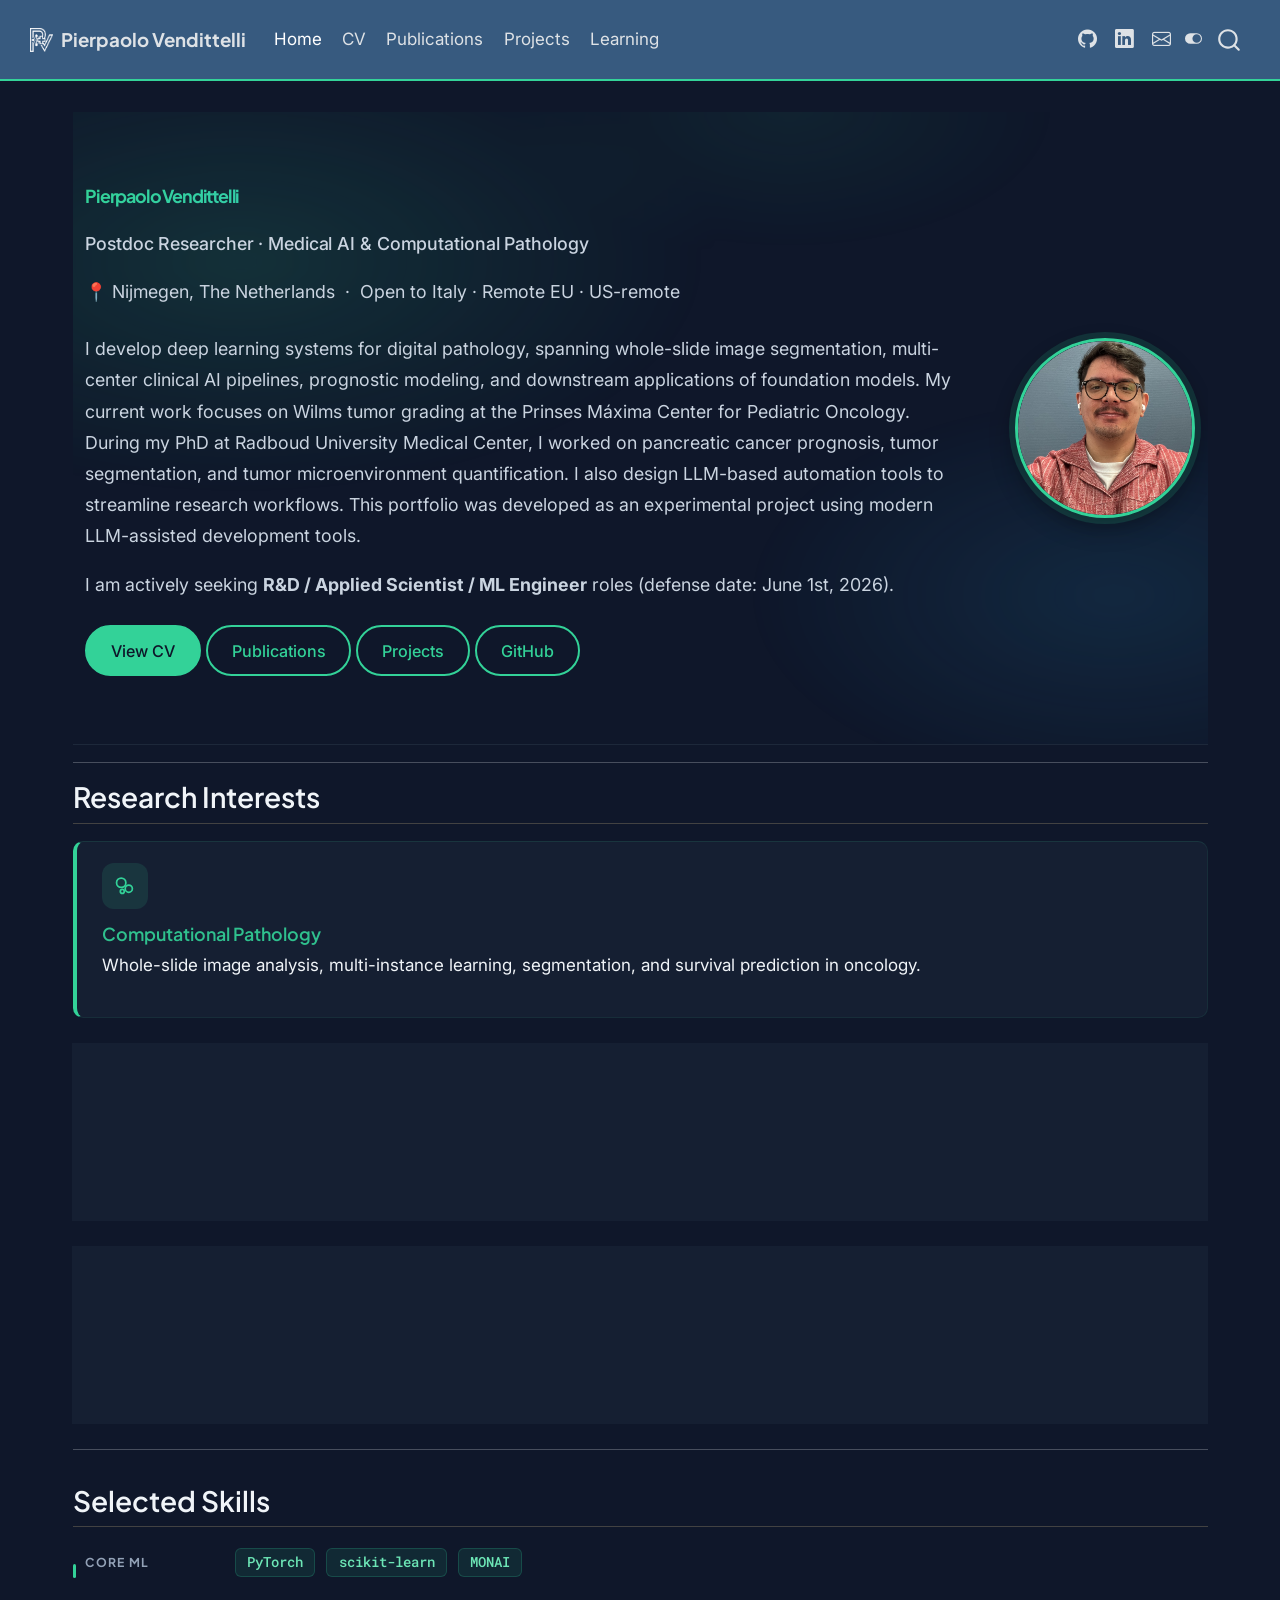
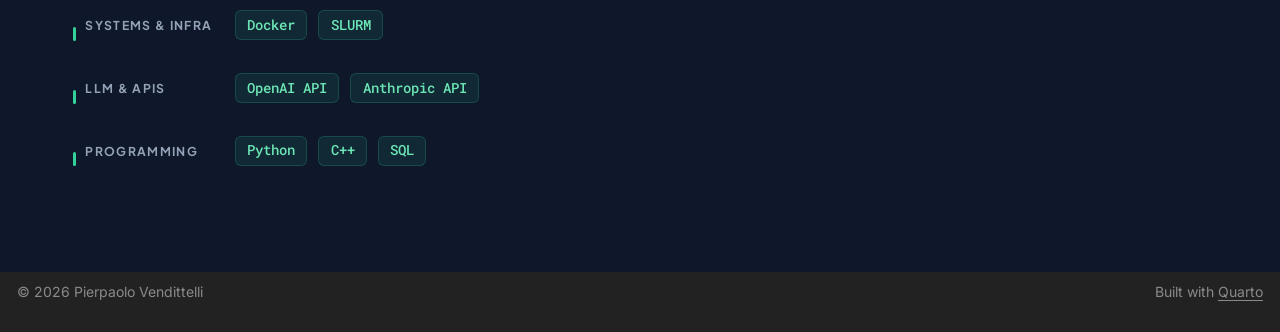
==== index.html @ 82dd366e "Built site for gh-pages" ====
<!DOCTYPE html>
<html xmlns="http://www.w3.org/1999/xhtml" lang="en" xml:lang="en"><head>

<meta charset="utf-8">
<meta name="generator" content="quarto-1.9.37">

<meta name="viewport" content="width=device-width, initial-scale=1.0, user-scalable=yes">

<meta name="description" content="Postdoc researcher developing deep-learning systems for digital pathology — whole-slide image analysis, multi-center clinical AI pipelines, and LLM-based automation for research workflows.">

<title>Pierpaolo Vendittelli</title>
<style>
/* Default styles provided by pandoc.
** See https://pandoc.org/MANUAL.html#variables-for-html for config info.
*/
code{white-space: pre-wrap;}
span.smallcaps{font-variant: small-caps;}
div.columns{display: flex; gap: min(4vw, 1.5em);}
div.column{flex: auto; overflow-x: auto;}
div.hanging-indent{margin-left: 1.5em; text-indent: -1.5em;}
ul.task-list{list-style: none;}
ul.task-list li input[type="checkbox"] {
  width: 0.8em;
  margin: 0 0.8em 0.2em -1em; /* quarto-specific, see https://github.com/quarto-dev/quarto-cli/issues/4556 */ 
  vertical-align: middle;
}
</style>


<script src="site_libs/quarto-nav/quarto-nav.js"></script>
<script src="site_libs/quarto-nav/headroom.min.js"></script>
<script src="site_libs/clipboard/clipboard.min.js"></script>
<script src="site_libs/quarto-search/autocomplete.umd.js"></script>
<script src="site_libs/quarto-search/fuse.min.js"></script>
<script src="site_libs/quarto-search/quarto-search.js"></script>
<meta name="quarto:offset" content="./">
<link href="./assets/logo.png" rel="icon" type="image/png">
<script src="site_libs/quarto-html/quarto.js" type="module"></script>
<script src="site_libs/quarto-html/tabsets/tabsets.js" type="module"></script>
<script src="site_libs/quarto-html/popper.min.js"></script>
<script src="site_libs/quarto-html/tippy.umd.min.js"></script>
<script src="site_libs/quarto-html/anchor.min.js"></script>
<link href="site_libs/quarto-html/tippy.css" rel="stylesheet">
<link href="site_libs/quarto-html/quarto-syntax-highlighting-7f8f88aac4f3542376d5c11b86a4c14d.css" rel="stylesheet" class="quarto-color-scheme" id="quarto-text-highlighting-styles">
<link href="site_libs/quarto-html/quarto-syntax-highlighting-dark-d0ae9245876894da5ac7e18953ecc5cc.css" rel="stylesheet" class="quarto-color-scheme quarto-color-alternate" id="quarto-text-highlighting-styles">
<link href="site_libs/quarto-html/quarto-syntax-highlighting-7f8f88aac4f3542376d5c11b86a4c14d.css" rel="stylesheet" class="quarto-color-scheme-extra" id="quarto-text-highlighting-styles">
<script src="site_libs/bootstrap/bootstrap.min.js"></script>
<link href="site_libs/bootstrap/bootstrap-icons.css" rel="stylesheet">
<link href="site_libs/bootstrap/bootstrap-4897d45d2f75ed4f519693be625836c5.min.css" rel="stylesheet" append-hash="true" class="quarto-color-scheme" id="quarto-bootstrap" data-mode="light">
<link href="site_libs/bootstrap/bootstrap-dark-e6ec55d50a8571276e9da61ff62941ed.min.css" rel="stylesheet" append-hash="true" class="quarto-color-scheme quarto-color-alternate" id="quarto-bootstrap" data-mode="dark">
<link href="site_libs/bootstrap/bootstrap-4897d45d2f75ed4f519693be625836c5.min.css" rel="stylesheet" append-hash="true" class="quarto-color-scheme-extra" id="quarto-bootstrap" data-mode="light">
<script id="quarto-search-options" type="application/json">{
  "location": "navbar",
  "copy-button": false,
  "collapse-after": 3,
  "panel-placement": "end",
  "type": "overlay",
  "limit": 50,
  "keyboard-shortcut": [
    "f",
    "/",
    "s"
  ],
  "show-item-context": false,
  "language": {
    "search-no-results-text": "No results",
    "search-matching-documents-text": "matching documents",
    "search-copy-link-title": "Copy link to search",
    "search-hide-matches-text": "Hide additional matches",
    "search-more-match-text": "more match in this document",
    "search-more-matches-text": "more matches in this document",
    "search-clear-button-title": "Clear",
    "search-text-placeholder": "",
    "search-detached-cancel-button-title": "Cancel",
    "search-submit-button-title": "Submit",
    "search-label": "Search"
  }
}</script>
<script async="" src="https://www.googletagmanager.com/gtag/js?id=G-7EYEDKW974"></script>

<script type="text/javascript">

window.dataLayer = window.dataLayer || [];
function gtag(){dataLayer.push(arguments);}
gtag('js', new Date());
gtag('config', 'G-7EYEDKW974', { 'anonymize_ip': true});
</script>
<style>html{ scroll-behavior: smooth; }</style>
<link rel="preconnect" href="https://fonts.googleapis.com">
<link rel="preconnect" href="https://fonts.gstatic.com" crossorigin="">
<link href="https://fonts.googleapis.com/css2?family=Inter:wght@300;400;500;600&amp;family=Plus+Jakarta+Sans:wght@400;500;600;700&amp;family=Roboto+Mono:wght@400;500&amp;display=swap" rel="stylesheet">
<script>
(function () {
  var stored = localStorage.getItem('quarto-color-scheme');
  if (!stored) {
    localStorage.setItem('quarto-color-scheme', 'alternate');
  }
  if ((stored || 'alternate') === 'alternate') {
    document.documentElement.setAttribute('data-bs-theme', 'dark');
  }
})();
</script>


<link rel="stylesheet" href="styles.css">
</head>

<body class="nav-fixed quarto-light"><script id="quarto-html-before-body" type="application/javascript">
    const toggleBodyColorMode = (bsSheetEl) => {
      const mode = bsSheetEl.getAttribute("data-mode");
      const bodyEl = window.document.querySelector("body");
      if (mode === "dark") {
        bodyEl.classList.add("quarto-dark");
        bodyEl.classList.remove("quarto-light");
      } else {
        bodyEl.classList.add("quarto-light");
        bodyEl.classList.remove("quarto-dark");
      }
    }
    const toggleBodyColorPrimary = () => {
      const bsSheetEl = window.document.querySelector("link#quarto-bootstrap:not([rel=disabled-stylesheet])");
      if (bsSheetEl) {
        toggleBodyColorMode(bsSheetEl);
      }
    }
    const setColorSchemeToggle = (alternate) => {
      const toggles = window.document.querySelectorAll('.quarto-color-scheme-toggle');
      for (let i=0; i < toggles.length; i++) {
        const toggle = toggles[i];
        if (toggle) {
          if (alternate) {
            toggle.classList.add("alternate");
          } else {
            toggle.classList.remove("alternate");
          }
        }
      }
    };
    const toggleColorMode = (alternate) => {
      // Switch the stylesheets
      const primaryStylesheets = window.document.querySelectorAll('link.quarto-color-scheme:not(.quarto-color-alternate)');
      const alternateStylesheets = window.document.querySelectorAll('link.quarto-color-scheme.quarto-color-alternate');
      manageTransitions('#quarto-margin-sidebar .nav-link', false);
      if (alternate) {
        // note: dark is layered on light, we don't disable primary!
        enableStylesheet(alternateStylesheets);
        for (const sheetNode of alternateStylesheets) {
          if (sheetNode.id === "quarto-bootstrap") {
            toggleBodyColorMode(sheetNode);
          }
        }
      } else {
        disableStylesheet(alternateStylesheets);
        enableStylesheet(primaryStylesheets)
        toggleBodyColorPrimary();
      }
      manageTransitions('#quarto-margin-sidebar .nav-link', true);
      // Switch the toggles
      setColorSchemeToggle(alternate)
      // Hack to workaround the fact that safari doesn't
      // properly recolor the scrollbar when toggling (#1455)
      if (navigator.userAgent.indexOf('Safari') > 0 && navigator.userAgent.indexOf('Chrome') == -1) {
        manageTransitions("body", false);
        window.scrollTo(0, 1);
        setTimeout(() => {
          window.scrollTo(0, 0);
          manageTransitions("body", true);
        }, 40);
      }
    }
    const disableStylesheet = (stylesheets) => {
      for (let i=0; i < stylesheets.length; i++) {
        const stylesheet = stylesheets[i];
        stylesheet.rel = 'disabled-stylesheet';
      }
    }
    const enableStylesheet = (stylesheets) => {
      for (let i=0; i < stylesheets.length; i++) {
        const stylesheet = stylesheets[i];
        if(stylesheet.rel !== 'stylesheet') { // for Chrome, which will still FOUC without this check
          stylesheet.rel = 'stylesheet';
        }
      }
    }
    const manageTransitions = (selector, allowTransitions) => {
      const els = window.document.querySelectorAll(selector);
      for (let i=0; i < els.length; i++) {
        const el = els[i];
        if (allowTransitions) {
          el.classList.remove('notransition');
        } else {
          el.classList.add('notransition');
        }
      }
    }
    const isFileUrl = () => {
      return window.location.protocol === 'file:';
    }
    const hasAlternateSentinel = () => {
      let styleSentinel = getColorSchemeSentinel();
      if (styleSentinel !== null) {
        return styleSentinel === "alternate";
      } else {
        return false;
      }
    }
    const setStyleSentinel = (alternate) => {
      const value = alternate ? "alternate" : "default";
      if (!isFileUrl()) {
        window.localStorage.setItem("quarto-color-scheme", value);
      } else {
        localAlternateSentinel = value;
      }
    }
    const getColorSchemeSentinel = () => {
      if (!isFileUrl()) {
        const storageValue = window.localStorage.getItem("quarto-color-scheme");
        return storageValue != null ? storageValue : localAlternateSentinel;
      } else {
        return localAlternateSentinel;
      }
    }
    const toggleGiscusIfUsed = (isAlternate, darkModeDefault) => {
      const baseTheme = document.querySelector('#giscus-base-theme')?.value ?? 'light';
      const alternateTheme = document.querySelector('#giscus-alt-theme')?.value ?? 'dark';
      let newTheme = '';
      if(authorPrefersDark) {
        newTheme = isAlternate ? baseTheme : alternateTheme;
      } else {
        newTheme = isAlternate ? alternateTheme : baseTheme;
      }
      const changeGiscusTheme = () => {
        // From: https://github.com/giscus/giscus/issues/336
        const sendMessage = (message) => {
          const iframe = document.querySelector('iframe.giscus-frame');
          if (!iframe) return;
          iframe.contentWindow.postMessage({ giscus: message }, 'https://giscus.app');
        }
        sendMessage({
          setConfig: {
            theme: newTheme
          }
        });
      }
      const isGiscussLoaded = window.document.querySelector('iframe.giscus-frame') !== null;
      if (isGiscussLoaded) {
        changeGiscusTheme();
      }
    };
    const authorPrefersDark = false;
    const darkModeDefault = authorPrefersDark;
      document.querySelector('link#quarto-text-highlighting-styles.quarto-color-scheme-extra').rel = 'disabled-stylesheet';
      document.querySelector('link#quarto-bootstrap.quarto-color-scheme-extra').rel = 'disabled-stylesheet';
    let localAlternateSentinel = darkModeDefault ? 'alternate' : 'default';
    // Dark / light mode switch
    window.quartoToggleColorScheme = () => {
      // Read the current dark / light value
      let toAlternate = !hasAlternateSentinel();
      toggleColorMode(toAlternate);
      setStyleSentinel(toAlternate);
      toggleGiscusIfUsed(toAlternate, darkModeDefault);
      window.dispatchEvent(new Event('resize'));
    };
    // Switch to dark mode if need be
    if (hasAlternateSentinel()) {
      toggleColorMode(true);
    } else {
      toggleColorMode(false);
    }
  </script>

<div id="quarto-search-results"></div>
  <header id="quarto-header" class="headroom fixed-top">
    <nav class="navbar navbar-expand-lg " data-bs-theme="dark">
      <div class="navbar-container container-fluid">
      <div class="navbar-brand-container mx-auto">
    <a href="./index.html" class="navbar-brand navbar-brand-logo">
    <img src="./assets/logo.png" alt="" class="navbar-logo light-content">
    <img src="./assets/logo.png" alt="" class="navbar-logo dark-content">
    </a>
    <a class="navbar-brand" href="./index.html">
    <span class="navbar-title">Pierpaolo Vendittelli</span>
    </a>
  </div>
            <div id="quarto-search" class="" title="Search"></div>
          <button class="navbar-toggler" type="button" data-bs-toggle="collapse" data-bs-target="#navbarCollapse" aria-controls="navbarCollapse" role="menu" aria-expanded="false" aria-label="Toggle navigation" onclick="if (window.quartoToggleHeadroom) { window.quartoToggleHeadroom(); }">
  <span class="navbar-toggler-icon"></span>
</button>
          <div class="collapse navbar-collapse" id="navbarCollapse">
            <ul class="navbar-nav navbar-nav-scroll me-auto">
  <li class="nav-item">
    <a class="nav-link active" href="./index.html" aria-current="page"> 
<span class="menu-text">Home</span></a>
  </li>  
  <li class="nav-item">
    <a class="nav-link" href="./cv.html"> 
<span class="menu-text">CV</span></a>
  </li>  
  <li class="nav-item">
    <a class="nav-link" href="./publications.html"> 
<span class="menu-text">Publications</span></a>
  </li>  
  <li class="nav-item">
    <a class="nav-link" href="./projects.html"> 
<span class="menu-text">Projects</span></a>
  </li>  
  <li class="nav-item">
    <a class="nav-link" href="./learning.html"> 
<span class="menu-text">Learning</span></a>
  </li>  
</ul>
            <ul class="navbar-nav navbar-nav-scroll ms-auto">
  <li class="nav-item compact">
    <a class="nav-link" href="https://github.com/PierpaoloV"> <i class="bi bi-github" role="img" aria-label="GitHub">
</i> 
<span class="menu-text"></span></a>
  </li>  
  <li class="nav-item compact">
    <a class="nav-link" href="https://www.linkedin.com/in/pierpaolo-vendittelli-66258414a/"> <i class="bi bi-linkedin" role="img" aria-label="LinkedIn">
</i> 
<span class="menu-text"></span></a>
  </li>  
  <li class="nav-item compact">
    <a class="nav-link" href="mailto:pierpaolovendittelli.93@gmail.com"> <i class="bi bi-envelope" role="img" aria-label="Email">
</i> 
<span class="menu-text"></span></a>
  </li>  
</ul>
          </div> <!-- /navcollapse -->
            <div class="quarto-navbar-tools">
  <a href="" class="quarto-color-scheme-toggle quarto-navigation-tool  px-1" onclick="window.quartoToggleColorScheme(); return false;" title="Toggle dark mode"><i class="bi"></i></a>
</div>
      </div> <!-- /container-fluid -->
    </nav>
</header>
<!-- content -->
<div id="quarto-content" class="quarto-container page-columns page-rows-contents page-layout-full page-navbar">
<!-- sidebar -->
<!-- margin-sidebar -->
    
<!-- main -->
<main class="content column-page" id="quarto-document-content"><header id="title-block-header" class="quarto-title-block"></header>





<div class="hero">
<div class="container">
<div class="hero-inner">
<div class="hero-text">
<div class="hero-name">
<p>Pierpaolo Vendittelli</p>
</div>
<div class="subtitle">
<p>Postdoc Researcher · Medical AI &amp; Computational Pathology</p>
</div>
<div class="location">
<p>📍 Nijmegen, The Netherlands &nbsp;·&nbsp; Open to Italy · Remote EU · US-remote</p>
</div>
<p>I develop deep learning systems for digital pathology, spanning whole-slide image segmentation, multi-center clinical AI pipelines, prognostic modeling, and downstream applications of foundation models. My current work focuses on Wilms tumor grading at the Prinses Máxima Center for Pediatric Oncology. During my PhD at Radboud University Medical Center, I worked on pancreatic cancer prognosis, tumor segmentation, and tumor microenvironment quantification. I also design LLM-based automation tools to streamline research workflows. This portfolio was developed as an experimental project using modern LLM-assisted development tools.</p>
<p>I am actively seeking <strong>R&amp;D / Applied Scientist / ML Engineer</strong> roles (defense date: June 1st, 2026).</p>
<div class="cta-buttons">
<p><a class="btn-primary-custom" href="./cv.html">View CV</a> <a class="btn-secondary-custom" href="./publications.html">Publications</a> <a class="btn-secondary-custom" href="./projects.html">Projects</a> <a class="btn-secondary-custom" href="https://github.com/PierpaoloV" target="_blank">GitHub</a></p>
</div>
</div>
<div class="hero-photo">
<p><img src="assets/definitive_profile_picture_circle.png" class="profile-photo img-fluid" alt="Pierpaolo Vendittelli"></p>
</div>
</div>
</div>
</div>
<hr>
<section id="research-interests" class="level2">
<h2 class="anchored" data-anchor-id="research-interests">Research Interests</h2>
<div class="row">
<div class="col-md-4">
<div class="section-card">
<div class="card-icon">
<svg xmlns="http://www.w3.org/2000/svg" viewbox="0 0 24 24" fill="none" stroke="currentColor" stroke-width="1.6" stroke-linecap="round" stroke-linejoin="round" aria-hidden="true">
<circle cx="8.5" cy="9" r="4.3"></circle><circle cx="15.5" cy="14.5" r="3.3"></circle><circle cx="9.5" cy="17" r="1.8"></circle>
</svg>
</div>
<section id="computational-pathology" class="level3">
<h3 class="anchored" data-anchor-id="computational-pathology">Computational Pathology</h3>
<p>Whole-slide image analysis, multi-instance learning, segmentation, and survival prediction in oncology.</p>
</section>
</div>
</div>
<div class="col-md-4">
<div class="section-card">
<div class="card-icon">
<svg xmlns="http://www.w3.org/2000/svg" viewbox="0 0 24 24" fill="none" stroke="currentColor" stroke-width="1.6" stroke-linecap="round" stroke-linejoin="round" aria-hidden="true">
<circle cx="5" cy="6" r="1.9"></circle><circle cx="19" cy="6" r="1.9"></circle><circle cx="12" cy="18" r="1.9"></circle><path d="M7 6 L17 6"></path><path d="M6.5 7.5 L10.7 16.3"></path><path d="M17.5 7.5 L13.3 16.3"></path>
</svg>
</div>
<section id="clinical-ai-systems" class="level3">
<h3 class="anchored" data-anchor-id="clinical-ai-systems">Clinical AI Systems</h3>
<p>End-to-end pipelines for clinical deployment — reproducible, multi-center, interpretable.</p>
</section>
</div>
</div>
<div class="col-md-4">
<div class="section-card">
<div class="card-icon">
<svg xmlns="http://www.w3.org/2000/svg" viewbox="0 0 24 24" fill="none" stroke="currentColor" stroke-width="1.6" stroke-linecap="round" stroke-linejoin="round" aria-hidden="true">
<path d="M12 3 L13.6 9.2 L20 10.5 L13.6 11.8 L12 18 L10.4 11.8 L4 10.5 L10.4 9.2 Z"></path><circle cx="18.5" cy="17.5" r="1" fill="currentColor" stroke="none"></circle><circle cx="5.5" cy="16" r="0.8" fill="currentColor" stroke="none"></circle>
</svg>
</div>
<section id="llm-agents-automation" class="level3">
<h3 class="anchored" data-anchor-id="llm-agents-automation">LLM Agents &amp; Automation</h3>
<p>Production LLM pipelines for research workflows (paper triage, summarisation, scoring).</p>
</section>
</div>
</div>
</div>
<hr>
</section>
<section id="selected-skills" class="level2">
<h2 class="anchored" data-anchor-id="selected-skills">Selected Skills</h2>
<div class="skill-group">
<div class="skill-group-label">
<p>Core ML</p>
</div>
<div class="skill-group-badges">
<p><span class="skill-badge">PyTorch</span> <span class="skill-badge">scikit-learn</span> <span class="skill-badge">MONAI</span></p>
</div>
</div>
<div class="skill-group">
<div class="skill-group-label">
<p>Systems &amp; Infra</p>
</div>
<div class="skill-group-badges">
<p><span class="skill-badge">Docker</span> <span class="skill-badge">SLURM</span></p>
</div>
</div>
<div class="skill-group">
<div class="skill-group-label">
<p>LLM &amp; APIs</p>
</div>
<div class="skill-group-badges">
<p><span class="skill-badge">OpenAI API</span> <span class="skill-badge">Anthropic API</span></p>
</div>
</div>
<div class="skill-group">
<div class="skill-group-label">
<p>Programming</p>
</div>
<div class="skill-group-badges">
<p><span class="skill-badge">Python</span> <span class="skill-badge">C++</span> <span class="skill-badge">SQL</span></p>
</div>
</div>


</section>

</main> <!-- /main -->
<script id="quarto-html-after-body" type="application/javascript">
  window.document.addEventListener("DOMContentLoaded", function (event) {
    // Ensure there is a toggle, if there isn't float one in the top right
    if (window.document.querySelector('.quarto-color-scheme-toggle') === null) {
      const a = window.document.createElement('a');
      a.classList.add('top-right');
      a.classList.add('quarto-color-scheme-toggle');
      a.href = "";
      a.onclick = function() { try { window.quartoToggleColorScheme(); } catch {} return false; };
      const i = window.document.createElement("i");
      i.classList.add('bi');
      a.appendChild(i);
      window.document.body.appendChild(a);
    }
    setColorSchemeToggle(hasAlternateSentinel())
    const icon = "";
    const anchorJS = new window.AnchorJS();
    anchorJS.options = {
      placement: 'right',
      icon: icon
    };
    anchorJS.add('.anchored');
    const isCodeAnnotation = (el) => {
      for (const clz of el.classList) {
        if (clz.startsWith('code-annotation-')) {                     
          return true;
        }
      }
      return false;
    }
    const onCopySuccess = function(e) {
      // button target
      const button = e.trigger;
      // don't keep focus
      button.blur();
      // flash "checked"
      button.classList.add('code-copy-button-checked');
      var currentTitle = button.getAttribute("title");
      button.setAttribute("title", "Copied!");
      let tooltip;
      if (window.bootstrap) {
        button.setAttribute("data-bs-toggle", "tooltip");
        button.setAttribute("data-bs-placement", "left");
        button.setAttribute("data-bs-title", "Copied!");
        tooltip = new bootstrap.Tooltip(button, 
          { trigger: "manual", 
            customClass: "code-copy-button-tooltip",
            offset: [0, -8]});
        tooltip.show();    
      }
      setTimeout(function() {
        if (tooltip) {
          tooltip.hide();
          button.removeAttribute("data-bs-title");
          button.removeAttribute("data-bs-toggle");
          button.removeAttribute("data-bs-placement");
        }
        button.setAttribute("title", currentTitle);
        button.classList.remove('code-copy-button-checked');
      }, 1000);
      // clear code selection
      e.clearSelection();
    }
    const getTextToCopy = function(trigger) {
      const outerScaffold = trigger.parentElement.cloneNode(true);
      const codeEl = outerScaffold.querySelector('code');
      for (const childEl of codeEl.children) {
        if (isCodeAnnotation(childEl)) {
          childEl.remove();
        }
      }
      return codeEl.innerText;
    }
    const clipboard = new window.ClipboardJS('.code-copy-button:not([data-in-quarto-modal])', {
      text: getTextToCopy
    });
    clipboard.on('success', onCopySuccess);
    if (window.document.getElementById('quarto-embedded-source-code-modal')) {
      const clipboardModal = new window.ClipboardJS('.code-copy-button[data-in-quarto-modal]', {
        text: getTextToCopy,
        container: window.document.getElementById('quarto-embedded-source-code-modal')
      });
      clipboardModal.on('success', onCopySuccess);
    }
      var localhostRegex = new RegExp(/^(?:http|https):\/\/localhost\:?[0-9]*\//);
      var mailtoRegex = new RegExp(/^mailto:/);
        var filterRegex = new RegExp("https:\/\/PierpaoloV\.github\.io\/");
      var isInternal = (href) => {
          return filterRegex.test(href) || localhostRegex.test(href) || mailtoRegex.test(href);
      }
      // Inspect non-navigation links and adorn them if external
     var links = window.document.querySelectorAll('a[href]:not(.nav-link):not(.navbar-brand):not(.toc-action):not(.sidebar-link):not(.sidebar-item-toggle):not(.pagination-link):not(.no-external):not([aria-hidden]):not(.dropdown-item):not(.quarto-navigation-tool):not(.about-link)');
      for (var i=0; i<links.length; i++) {
        const link = links[i];
        if (!isInternal(link.href)) {
          // undo the damage that might have been done by quarto-nav.js in the case of
          // links that we want to consider external
          if (link.dataset.originalHref !== undefined) {
            link.href = link.dataset.originalHref;
          }
            // target, if specified
            link.setAttribute("target", "_blank");
            if (link.getAttribute("rel") === null) {
              link.setAttribute("rel", "noopener");
            }
        }
      }
    function tippyHover(el, contentFn, onTriggerFn, onUntriggerFn) {
      const config = {
        allowHTML: true,
        maxWidth: 500,
        delay: 100,
        arrow: false,
        appendTo: function(el) {
            return el.parentElement;
        },
        interactive: true,
        interactiveBorder: 10,
        theme: 'quarto',
        placement: 'bottom-start',
      };
      if (contentFn) {
        config.content = contentFn;
      }
      if (onTriggerFn) {
        config.onTrigger = onTriggerFn;
      }
      if (onUntriggerFn) {
        config.onUntrigger = onUntriggerFn;
      }
      window.tippy(el, config); 
    }
    const noterefs = window.document.querySelectorAll('a[role="doc-noteref"]');
    for (var i=0; i<noterefs.length; i++) {
      const ref = noterefs[i];
      tippyHover(ref, function() {
        // use id or data attribute instead here
        let href = ref.getAttribute('data-footnote-href') || ref.getAttribute('href');
        try { href = new URL(href).hash; } catch {}
        const id = href.replace(/^#\/?/, "");
        const note = window.document.getElementById(id);
        if (note) {
          return note.innerHTML;
        } else {
          return "";
        }
      });
    }
    const xrefs = window.document.querySelectorAll('a.quarto-xref');
    const processXRef = (id, note) => {
      // Strip column container classes
      const stripColumnClz = (el) => {
        el.classList.remove("page-full", "page-columns");
        if (el.children) {
          for (const child of el.children) {
            stripColumnClz(child);
          }
        }
      }
      stripColumnClz(note)
      if (id === null || id.startsWith('sec-')) {
        // Special case sections, only their first couple elements
        const container = document.createElement("div");
        if (note.children && note.children.length > 2) {
          container.appendChild(note.children[0].cloneNode(true));
          for (let i = 1; i < note.children.length; i++) {
            const child = note.children[i];
            if (child.tagName === "P" && child.innerText === "") {
              continue;
            } else {
              container.appendChild(child.cloneNode(true));
              break;
            }
          }
          if (window.Quarto?.typesetMath) {
            window.Quarto.typesetMath(container);
          }
          return container.innerHTML
        } else {
          if (window.Quarto?.typesetMath) {
            window.Quarto.typesetMath(note);
          }
          return note.innerHTML;
        }
      } else {
        // Remove any anchor links if they are present
        const anchorLink = note.querySelector('a.anchorjs-link');
        if (anchorLink) {
          anchorLink.remove();
        }
        if (window.Quarto?.typesetMath) {
          window.Quarto.typesetMath(note);
        }
        if (note.classList.contains("callout")) {
          return note.outerHTML;
        } else {
          return note.innerHTML;
        }
      }
    }
    for (var i=0; i<xrefs.length; i++) {
      const xref = xrefs[i];
      tippyHover(xref, undefined, function(instance) {
        instance.disable();
        let url = xref.getAttribute('href');
        let hash = undefined; 
        if (url.startsWith('#')) {
          hash = url;
        } else {
          try { hash = new URL(url).hash; } catch {}
        }
        if (hash) {
          const id = hash.replace(/^#\/?/, "");
          const note = window.document.getElementById(id);
          if (note !== null) {
            try {
              const html = processXRef(id, note.cloneNode(true));
              instance.setContent(html);
            } finally {
              instance.enable();
              instance.show();
            }
          } else {
            // See if we can fetch this
            fetch(url.split('#')[0])
            .then(res => res.text())
            .then(html => {
              const parser = new DOMParser();
              const htmlDoc = parser.parseFromString(html, "text/html");
              const note = htmlDoc.getElementById(id);
              if (note !== null) {
                const html = processXRef(id, note);
                instance.setContent(html);
              } 
            }).finally(() => {
              instance.enable();
              instance.show();
            });
          }
        } else {
          // See if we can fetch a full url (with no hash to target)
          // This is a special case and we should probably do some content thinning / targeting
          fetch(url)
          .then(res => res.text())
          .then(html => {
            const parser = new DOMParser();
            const htmlDoc = parser.parseFromString(html, "text/html");
            const note = htmlDoc.querySelector('main.content');
            if (note !== null) {
              // This should only happen for chapter cross references
              // (since there is no id in the URL)
              // remove the first header
              if (note.children.length > 0 && note.children[0].tagName === "HEADER") {
                note.children[0].remove();
              }
              const html = processXRef(null, note);
              instance.setContent(html);
            } 
          }).finally(() => {
            instance.enable();
            instance.show();
          });
        }
      }, function(instance) {
      });
    }
        let selectedAnnoteEl;
        const selectorForAnnotation = ( cell, annotation) => {
          let cellAttr = 'data-code-cell="' + cell + '"';
          let lineAttr = 'data-code-annotation="' +  annotation + '"';
          const selector = 'span[' + cellAttr + '][' + lineAttr + ']';
          return selector;
        }
        const selectCodeLines = (annoteEl) => {
          const doc = window.document;
          const targetCell = annoteEl.getAttribute("data-target-cell");
          const targetAnnotation = annoteEl.getAttribute("data-target-annotation");
          const annoteSpan = window.document.querySelector(selectorForAnnotation(targetCell, targetAnnotation));
          const lines = annoteSpan.getAttribute("data-code-lines").split(",");
          const lineIds = lines.map((line) => {
            return targetCell + "-" + line;
          })
          let top = null;
          let height = null;
          let parent = null;
          if (lineIds.length > 0) {
              //compute the position of the single el (top and bottom and make a div)
              const el = window.document.getElementById(lineIds[0]);
              top = el.offsetTop;
              height = el.offsetHeight;
              parent = el.parentElement.parentElement;
            if (lineIds.length > 1) {
              const lastEl = window.document.getElementById(lineIds[lineIds.length - 1]);
              const bottom = lastEl.offsetTop + lastEl.offsetHeight;
              height = bottom - top;
            }
            if (top !== null && height !== null && parent !== null) {
              // cook up a div (if necessary) and position it 
              let div = window.document.getElementById("code-annotation-line-highlight");
              if (div === null) {
                div = window.document.createElement("div");
                div.setAttribute("id", "code-annotation-line-highlight");
                div.style.position = 'absolute';
                parent.appendChild(div);
              }
              div.style.top = top - 2 + "px";
              div.style.height = height + 4 + "px";
              div.style.left = 0;
              let gutterDiv = window.document.getElementById("code-annotation-line-highlight-gutter");
              if (gutterDiv === null) {
                gutterDiv = window.document.createElement("div");
                gutterDiv.setAttribute("id", "code-annotation-line-highlight-gutter");
                gutterDiv.style.position = 'absolute';
                const codeCell = window.document.getElementById(targetCell);
                const gutter = codeCell.querySelector('.code-annotation-gutter');
                gutter.appendChild(gutterDiv);
              }
              gutterDiv.style.top = top - 2 + "px";
              gutterDiv.style.height = height + 4 + "px";
            }
            selectedAnnoteEl = annoteEl;
          }
        };
        const unselectCodeLines = () => {
          const elementsIds = ["code-annotation-line-highlight", "code-annotation-line-highlight-gutter"];
          elementsIds.forEach((elId) => {
            const div = window.document.getElementById(elId);
            if (div) {
              div.remove();
            }
          });
          selectedAnnoteEl = undefined;
        };
          // Handle positioning of the toggle
      window.addEventListener(
        "resize",
        throttle(() => {
          elRect = undefined;
          if (selectedAnnoteEl) {
            selectCodeLines(selectedAnnoteEl);
          }
        }, 10)
      );
      function throttle(fn, ms) {
      let throttle = false;
      let timer;
        return (...args) => {
          if(!throttle) { // first call gets through
              fn.apply(this, args);
              throttle = true;
          } else { // all the others get throttled
              if(timer) clearTimeout(timer); // cancel #2
              timer = setTimeout(() => {
                fn.apply(this, args);
                timer = throttle = false;
              }, ms);
          }
        };
      }
        // Attach click handler to the DT
        const annoteDls = window.document.querySelectorAll('dt[data-target-cell]');
        for (const annoteDlNode of annoteDls) {
          annoteDlNode.addEventListener('click', (event) => {
            const clickedEl = event.target;
            if (clickedEl !== selectedAnnoteEl) {
              unselectCodeLines();
              const activeEl = window.document.querySelector('dt[data-target-cell].code-annotation-active');
              if (activeEl) {
                activeEl.classList.remove('code-annotation-active');
              }
              selectCodeLines(clickedEl);
              clickedEl.classList.add('code-annotation-active');
            } else {
              // Unselect the line
              unselectCodeLines();
              clickedEl.classList.remove('code-annotation-active');
            }
          });
        }
    const findCites = (el) => {
      const parentEl = el.parentElement;
      if (parentEl) {
        const cites = parentEl.dataset.cites;
        if (cites) {
          return {
            el,
            cites: cites.split(' ')
          };
        } else {
          return findCites(el.parentElement)
        }
      } else {
        return undefined;
      }
    };
    var bibliorefs = window.document.querySelectorAll('a[role="doc-biblioref"]');
    for (var i=0; i<bibliorefs.length; i++) {
      const ref = bibliorefs[i];
      const citeInfo = findCites(ref);
      if (citeInfo) {
        tippyHover(citeInfo.el, function() {
          var popup = window.document.createElement('div');
          citeInfo.cites.forEach(function(cite) {
            var citeDiv = window.document.createElement('div');
            citeDiv.classList.add('hanging-indent');
            citeDiv.classList.add('csl-entry');
            var biblioDiv = window.document.getElementById('ref-' + cite);
            if (biblioDiv) {
              citeDiv.innerHTML = biblioDiv.innerHTML;
            }
            popup.appendChild(citeDiv);
          });
          return popup.innerHTML;
        });
      }
    }
  });
  </script>
</div> <!-- /content -->
<footer class="footer">
  <div class="nav-footer">
    <div class="nav-footer-left">
<p>© 2026 Pierpaolo Vendittelli</p>
</div>   
    <div class="nav-footer-center">
      &nbsp;
    </div>
    <div class="nav-footer-right">
<p>Built with <a href="https://quarto.org">Quarto</a></p>
</div>
  </div>
</footer>




<script src="site_libs/quarto-html/zenscroll-min.js"></script>
</body></html>
---- site_libs/quarto-html/tippy.css ----
.tippy-box[data-animation=fade][data-state=hidden]{opacity:0}[data-tippy-root]{max-width:calc(100vw - 10px)}.tippy-box{position:relative;background-color:#333;color:#fff;border-radius:4px;font-size:14px;line-height:1.4;white-space:normal;outline:0;transition-property:transform,visibility,opacity}.tippy-box[data-placement^=top]>.tippy-arrow{bottom:0}.tippy-box[data-placement^=top]>.tippy-arrow:before{bottom:-7px;left:0;border-width:8px 8px 0;border-top-color:initial;transform-origin:center top}.tippy-box[data-placement^=bottom]>.tippy-arrow{top:0}.tippy-box[data-placement^=bottom]>.tippy-arrow:before{top:-7px;left:0;border-width:0 8px 8px;border-bottom-color:initial;transform-origin:center bottom}.tippy-box[data-placement^=left]>.tippy-arrow{right:0}.tippy-box[data-placement^=left]>.tippy-arrow:before{border-width:8px 0 8px 8px;border-left-color:initial;right:-7px;transform-origin:center left}.tippy-box[data-placement^=right]>.tippy-arrow{left:0}.tippy-box[data-placement^=right]>.tippy-arrow:before{left:-7px;border-width:8px 8px 8px 0;border-right-color:initial;transform-origin:center right}.tippy-box[data-inertia][data-state=visible]{transition-timing-function:cubic-bezier(.54,1.5,.38,1.11)}.tippy-arrow{width:16px;height:16px;color:#333}.tippy-arrow:before{content:"";position:absolute;border-color:transparent;border-style:solid}.tippy-content{position:relative;padding:5px 9px;z-index:1}
---- site_libs/quarto-html/quarto-syntax-highlighting-7f8f88aac4f3542376d5c11b86a4c14d.css ----
/* quarto syntax highlight colors */
:root {
  --quarto-hl-ot-color: #003B4F;
  --quarto-hl-at-color: #657422;
  --quarto-hl-ss-color: #20794D;
  --quarto-hl-an-color: #5E5E5E;
  --quarto-hl-fu-color: #4758AB;
  --quarto-hl-st-color: #20794D;
  --quarto-hl-cf-color: #003B4F;
  --quarto-hl-op-color: #5E5E5E;
  --quarto-hl-er-color: #AD0000;
  --quarto-hl-bn-color: #AD0000;
  --quarto-hl-al-color: #AD0000;
  --quarto-hl-va-color: #111111;
  --quarto-hl-bu-color: inherit;
  --quarto-hl-ex-color: inherit;
  --quarto-hl-pp-color: #AD0000;
  --quarto-hl-in-color: #5E5E5E;
  --quarto-hl-vs-color: #20794D;
  --quarto-hl-wa-color: #5E5E5E;
  --quarto-hl-do-color: #5E5E5E;
  --quarto-hl-im-color: #00769E;
  --quarto-hl-ch-color: #20794D;
  --quarto-hl-dt-color: #AD0000;
  --quarto-hl-fl-color: #AD0000;
  --quarto-hl-co-color: #5E5E5E;
  --quarto-hl-cv-color: #5E5E5E;
  --quarto-hl-cn-color: #8f5902;
  --quarto-hl-sc-color: #5E5E5E;
  --quarto-hl-dv-color: #AD0000;
  --quarto-hl-kw-color: #003B4F;
}

/* other quarto variables */
:root {
  --quarto-font-monospace: SFMono-Regular, Menlo, Monaco, Consolas, "Liberation Mono", "Courier New", monospace;
}

/* syntax highlight based on Pandoc's rules */
pre > code.sourceCode > span {
  color: #003B4F;
}

code.sourceCode > span {
  color: #003B4F;
}

div.sourceCode,
div.sourceCode pre.sourceCode {
  color: #003B4F;
}

/* Normal */
code span {
  color: #003B4F;
}

/* Alert */
code span.al {
  color: #AD0000;
  font-style: inherit;
}

/* Annotation */
code span.an {
  color: #5E5E5E;
  font-style: inherit;
}

/* Attribute */
code span.at {
  color: #657422;
  font-style: inherit;
}

/* BaseN */
code span.bn {
  color: #AD0000;
  font-style: inherit;
}

/* BuiltIn */
code span.bu {
  font-style: inherit;
}

/* ControlFlow */
code span.cf {
  color: #003B4F;
  font-weight: bold;
  font-style: inherit;
}

/* Char */
code span.ch {
  color: #20794D;
  font-style: inherit;
}

/* Constant */
code span.cn {
  color: #8f5902;
  font-style: inherit;
}

/* Comment */
code span.co {
  color: #5E5E5E;
  font-style: inherit;
}

/* CommentVar */
code span.cv {
  color: #5E5E5E;
  font-style: italic;
}

/* Documentation */
code span.do {
  color: #5E5E5E;
  font-style: italic;
}

/* DataType */
code span.dt {
  color: #AD0000;
  font-style: inherit;
}

/* DecVal */
code span.dv {
  color: #AD0000;
  font-style: inherit;
}

/* Error */
code span.er {
  color: #AD0000;
  font-style: inherit;
}

/* Extension */
code span.ex {
  font-style: inherit;
}

/* Float */
code span.fl {
  color: #AD0000;
  font-style: inherit;
}

/* Function */
code span.fu {
  color: #4758AB;
  font-style: inherit;
}

/* Import */
code span.im {
  color: #00769E;
  font-style: inherit;
}

/* Information */
code span.in {
  color: #5E5E5E;
  font-style: inherit;
}

/* Keyword */
code span.kw {
  color: #003B4F;
  font-weight: bold;
  font-style: inherit;
}

/* Operator */
code span.op {
  color: #5E5E5E;
  font-style: inherit;
}

/* Other */
code span.ot {
  color: #003B4F;
  font-style: inherit;
}

/* Preprocessor */
code span.pp {
  color: #AD0000;
  font-style: inherit;
}

/* SpecialChar */
code span.sc {
  color: #5E5E5E;
  font-style: inherit;
}

/* SpecialString */
code span.ss {
  color: #20794D;
  font-style: inherit;
}

/* String */
code span.st {
  color: #20794D;
  font-style: inherit;
}

/* Variable */
code span.va {
  color: #111111;
  font-style: inherit;
}

/* VerbatimString */
code span.vs {
  color: #20794D;
  font-style: inherit;
}

/* Warning */
code span.wa {
  color: #5E5E5E;
  font-style: italic;
}

.prevent-inlining {
  content: "</";
}

/*# sourceMappingURL=789ad8cd35626ba772517505b42a116e.css.map */
---- site_libs/quarto-html/quarto-syntax-highlighting-dark-d0ae9245876894da5ac7e18953ecc5cc.css ----
/* quarto syntax highlight colors */
:root {
  --quarto-hl-al-color: #f07178;
  --quarto-hl-an-color: #d4d0ab;
  --quarto-hl-at-color: #00e0e0;
  --quarto-hl-bn-color: #d4d0ab;
  --quarto-hl-bu-color: #abe338;
  --quarto-hl-ch-color: #abe338;
  --quarto-hl-co-color: #f8f8f2;
  --quarto-hl-cv-color: #ffd700;
  --quarto-hl-cn-color: #ffd700;
  --quarto-hl-cf-color: #ffa07a;
  --quarto-hl-dt-color: #ffa07a;
  --quarto-hl-dv-color: #d4d0ab;
  --quarto-hl-do-color: #f8f8f2;
  --quarto-hl-er-color: #f07178;
  --quarto-hl-ex-color: #00e0e0;
  --quarto-hl-fl-color: #d4d0ab;
  --quarto-hl-fu-color: #ffa07a;
  --quarto-hl-im-color: #abe338;
  --quarto-hl-in-color: #d4d0ab;
  --quarto-hl-kw-color: #ffa07a;
  --quarto-hl-op-color: #ffa07a;
  --quarto-hl-ot-color: #00e0e0;
  --quarto-hl-pp-color: #dcc6e0;
  --quarto-hl-re-color: #00e0e0;
  --quarto-hl-sc-color: #abe338;
  --quarto-hl-ss-color: #abe338;
  --quarto-hl-st-color: #abe338;
  --quarto-hl-va-color: #00e0e0;
  --quarto-hl-vs-color: #abe338;
  --quarto-hl-wa-color: #dcc6e0;
}

/* other quarto variables */
:root {
  --quarto-font-monospace: SFMono-Regular, Menlo, Monaco, Consolas, "Liberation Mono", "Courier New", monospace;
}

/* syntax highlight based on Pandoc's rules */
pre > code.sourceCode > span {
  color: #f8f8f2;
}

code.sourceCode > span {
  color: #f8f8f2;
}

div.sourceCode,
div.sourceCode pre.sourceCode {
  color: #f8f8f2;
}

/* Normal */
code span {
  color: #f8f8f2;
}

/* Alert */
code span.al {
  color: #f07178;
}

/* Annotation */
code span.an {
  color: #d4d0ab;
}

/* Attribute */
code span.at {
  color: #00e0e0;
}

/* BaseN */
code span.bn {
  color: #d4d0ab;
}

/* BuiltIn */
code span.bu {
  color: #abe338;
}

/* ControlFlow */
code span.cf {
  font-weight: bold;
  color: #ffa07a;
}

/* Char */
code span.ch {
  color: #abe338;
}

/* Constant */
code span.cn {
  color: #ffd700;
}

/* Comment */
code span.co {
  font-style: italic;
  color: #f8f8f2;
}

/* CommentVar */
code span.cv {
  color: #ffd700;
}

/* Documentation */
code span.do {
  color: #f8f8f2;
}

/* DataType */
code span.dt {
  color: #ffa07a;
}

/* DecVal */
code span.dv {
  color: #d4d0ab;
}

/* Error */
code span.er {
  color: #f07178;
  text-decoration: underline;
}

/* Extension */
code span.ex {
  font-weight: bold;
  color: #00e0e0;
}

/* Float */
code span.fl {
  color: #d4d0ab;
}

/* Function */
code span.fu {
  color: #ffa07a;
}

/* Import */
code span.im {
  color: #abe338;
}

/* Information */
code span.in {
  color: #d4d0ab;
}

/* Keyword */
code span.kw {
  font-weight: bold;
  color: #ffa07a;
}

/* Operator */
code span.op {
  color: #ffa07a;
}

/* Other */
code span.ot {
  color: #00e0e0;
}

/* Preprocessor */
code span.pp {
  color: #dcc6e0;
}

/* RegionMarker */
code span.re {
  background-color: #f8f8f2;
  color: #00e0e0;
}

/* SpecialChar */
code span.sc {
  color: #abe338;
}

/* SpecialString */
code span.ss {
  color: #abe338;
}

/* String */
code span.st {
  color: #abe338;
}

/* Variable */
code span.va {
  color: #00e0e0;
}

/* VerbatimString */
code span.vs {
  color: #abe338;
}

/* Warning */
code span.wa {
  color: #dcc6e0;
}

.prevent-inlining {
  content: "</";
}

/*# sourceMappingURL=e2dac9153eaf3c552d5043f9565d03d7.css.map */
---- site_libs/quarto-html/quarto-syntax-highlighting-7f8f88aac4f3542376d5c11b86a4c14d.css ----
/* quarto syntax highlight colors */
:root {
  --quarto-hl-ot-color: #003B4F;
  --quarto-hl-at-color: #657422;
  --quarto-hl-ss-color: #20794D;
  --quarto-hl-an-color: #5E5E5E;
  --quarto-hl-fu-color: #4758AB;
  --quarto-hl-st-color: #20794D;
  --quarto-hl-cf-color: #003B4F;
  --quarto-hl-op-color: #5E5E5E;
  --quarto-hl-er-color: #AD0000;
  --quarto-hl-bn-color: #AD0000;
  --quarto-hl-al-color: #AD0000;
  --quarto-hl-va-color: #111111;
  --quarto-hl-bu-color: inherit;
  --quarto-hl-ex-color: inherit;
  --quarto-hl-pp-color: #AD0000;
  --quarto-hl-in-color: #5E5E5E;
  --quarto-hl-vs-color: #20794D;
  --quarto-hl-wa-color: #5E5E5E;
  --quarto-hl-do-color: #5E5E5E;
  --quarto-hl-im-color: #00769E;
  --quarto-hl-ch-color: #20794D;
  --quarto-hl-dt-color: #AD0000;
  --quarto-hl-fl-color: #AD0000;
  --quarto-hl-co-color: #5E5E5E;
  --quarto-hl-cv-color: #5E5E5E;
  --quarto-hl-cn-color: #8f5902;
  --quarto-hl-sc-color: #5E5E5E;
  --quarto-hl-dv-color: #AD0000;
  --quarto-hl-kw-color: #003B4F;
}

/* other quarto variables */
:root {
  --quarto-font-monospace: SFMono-Regular, Menlo, Monaco, Consolas, "Liberation Mono", "Courier New", monospace;
}

/* syntax highlight based on Pandoc's rules */
pre > code.sourceCode > span {
  color: #003B4F;
}

code.sourceCode > span {
  color: #003B4F;
}

div.sourceCode,
div.sourceCode pre.sourceCode {
  color: #003B4F;
}

/* Normal */
code span {
  color: #003B4F;
}

/* Alert */
code span.al {
  color: #AD0000;
  font-style: inherit;
}

/* Annotation */
code span.an {
  color: #5E5E5E;
  font-style: inherit;
}

/* Attribute */
code span.at {
  color: #657422;
  font-style: inherit;
}

/* BaseN */
code span.bn {
  color: #AD0000;
  font-style: inherit;
}

/* BuiltIn */
code span.bu {
  font-style: inherit;
}

/* ControlFlow */
code span.cf {
  color: #003B4F;
  font-weight: bold;
  font-style: inherit;
}

/* Char */
code span.ch {
  color: #20794D;
  font-style: inherit;
}

/* Constant */
code span.cn {
  color: #8f5902;
  font-style: inherit;
}

/* Comment */
code span.co {
  color: #5E5E5E;
  font-style: inherit;
}

/* CommentVar */
code span.cv {
  color: #5E5E5E;
  font-style: italic;
}

/* Documentation */
code span.do {
  color: #5E5E5E;
  font-style: italic;
}

/* DataType */
code span.dt {
  color: #AD0000;
  font-style: inherit;
}

/* DecVal */
code span.dv {
  color: #AD0000;
  font-style: inherit;
}

/* Error */
code span.er {
  color: #AD0000;
  font-style: inherit;
}

/* Extension */
code span.ex {
  font-style: inherit;
}

/* Float */
code span.fl {
  color: #AD0000;
  font-style: inherit;
}

/* Function */
code span.fu {
  color: #4758AB;
  font-style: inherit;
}

/* Import */
code span.im {
  color: #00769E;
  font-style: inherit;
}

/* Information */
code span.in {
  color: #5E5E5E;
  font-style: inherit;
}

/* Keyword */
code span.kw {
  color: #003B4F;
  font-weight: bold;
  font-style: inherit;
}

/* Operator */
code span.op {
  color: #5E5E5E;
  font-style: inherit;
}

/* Other */
code span.ot {
  color: #003B4F;
  font-style: inherit;
}

/* Preprocessor */
code span.pp {
  color: #AD0000;
  font-style: inherit;
}

/* SpecialChar */
code span.sc {
  color: #5E5E5E;
  font-style: inherit;
}

/* SpecialString */
code span.ss {
  color: #20794D;
  font-style: inherit;
}

/* String */
code span.st {
  color: #20794D;
  font-style: inherit;
}

/* Variable */
code span.va {
  color: #111111;
  font-style: inherit;
}

/* VerbatimString */
code span.vs {
  color: #20794D;
  font-style: inherit;
}

/* Warning */
code span.wa {
  color: #5E5E5E;
  font-style: italic;
}

.prevent-inlining {
  content: "</";
}

/*# sourceMappingURL=789ad8cd35626ba772517505b42a116e.css.map */
---- styles.css ----
/* ─── Learning page theme variables ───────────────────────────────────────── */
/* CSS custom properties consumed by learning.qmd's inline styles.
   Both the light defaults (:root) and dark overrides live in one place so the
   OJS-generated HTML adapts to theme without hardcoded hex values bleeding in. */

:root {
  --lp-panel-bg: #ffffff;
  --lp-panel-soft: #f9fafb;
  --lp-panel-muted: #f8fafc;
  --lp-border: #e5e7eb;
  --lp-border-soft: #f3f4f6;
  --lp-text: #111827;
  --lp-text-soft: #374151;
  --lp-text-muted: #6b7280;
  --lp-text-faint: #9ca3af;
  --lp-status-empty: #d1d5db;
  --lp-progress-bg: #e5e7eb;
  --lp-accent: #059669;
  --lp-accent-soft: #34d399;
  --lp-shadow: 0 1px 4px rgba(0,0,0,0.06);
}

/* ─── Base typography ─────────────────────────────────────────────────────── */

body {
  font-family: 'Inter', sans-serif;
  font-weight: 400;
  color: #1e293b;
  overflow-x: hidden;
}

h1, h2, h3, h4, h5, h6 {
  font-family: 'Plus Jakarta Sans', sans-serif;
  font-weight: 600;
}

/* ─── Navbar ──────────────────────────────────────────────────────────────── */

.navbar {
  border-bottom: 2px solid #059669;
}

.navbar-brand {
  font-family: 'Plus Jakarta Sans', sans-serif;
  font-weight: 700;
  font-size: 1.1rem;
}

/* Hide the empty Quarto title block (title: "" in frontmatter) */
.quarto-title-block {
  display: none;
}

/* ─── Hero ────────────────────────────────────────────────────────────────── */

.hero {
  border-bottom: 1px solid #e2e8f0;
  position: relative;
  overflow: hidden;
  isolation: isolate;
}

/* Atmospheric gradient mesh — blurred radial layers that sit behind all
   hero content (z-index:-1). Uses brand emerald + sky-blue at low alpha so
   the section gains depth without fighting the text. */
.hero::before {
  content: "";
  position: absolute;
  inset: -10% -5%;
  z-index: -1;
  pointer-events: none;
  background:
    radial-gradient(55% 45% at 18% 28%, rgba(5, 150, 105, 0.16), transparent 70%),
    radial-gradient(45% 40% at 88% 72%, rgba(14, 165, 233, 0.13), transparent 68%),
    radial-gradient(35% 30% at 62% 8%,  rgba(5, 150, 105, 0.09), transparent 65%);
  filter: blur(8px);
}

/* Flexbox two-column layout — avoids Quarto's section-wrapping issue */
.hero-inner {
  display: flex;
  align-items: center;
  gap: 3rem;
  padding: 4rem 0 3rem;
}

.hero-text {
  flex: 1;
  min-width: 0;
}

.hero-photo {
  flex-shrink: 0;
  text-align: center;
}

.hero-name {
  font-family: 'Plus Jakarta Sans', sans-serif;
  font-size: 3.5rem;
  font-weight: 700;
  line-height: 1.1;
  letter-spacing: -0.02em;
  margin-bottom: 0.5rem;
  background: linear-gradient(110deg, #059669 0%, #0ea5e9 45%, #059669 90%);
  background-size: 250% auto;
  -webkit-background-clip: text;
  -webkit-text-fill-color: transparent;
  background-clip: text;
  color: #059669;
  animation: hero-gradient-drift 10s ease-in-out infinite;
}

@keyframes hero-gradient-drift {
  0%, 100% { background-position: 0% 50%; }
  50% { background-position: 100% 50%; }
}

.hero .subtitle {
  font-size: 1.2rem;
  color: #059669;
  font-weight: 500;
  margin-bottom: 1rem;
  letter-spacing: -0.005em;
}

.hero .location {
  color: #64748b;
  font-size: 0.95rem;
  margin-bottom: 1.5rem;
}

.hero p {
  font-size: 1.05rem;
  line-height: 1.75;
  color: #374151;
}

/* ─── Profile photo ───────────────────────────────────────────────────────── */

.profile-photo {
  width: 180px;
  height: 180px;
  border-radius: 50%;
  object-fit: cover;
  border: 3px solid #059669;
  box-shadow: 0 0 0 6px rgba(5, 150, 105, 0.12), 0 8px 24px rgba(0,0,0,0.1);
  display: block;
  margin: 0 auto;
  transition: transform 0.3s ease, box-shadow 0.3s ease;
}

.profile-photo:hover {
  transform: scale(1.04);
  box-shadow: 0 0 0 8px rgba(5, 150, 105, 0.2), 0 12px 32px rgba(0,0,0,0.15);
}

/* ─── CTA buttons (pill shape) ────────────────────────────────────────────── */

.cta-buttons {
  margin-top: 1.5rem;
  display: flex;
  gap: 0.75rem;
  flex-wrap: wrap;
}

.btn-primary-custom {
  background-color: #059669;
  color: white;
  padding: 0.55rem 1.4rem;
  border-radius: 999px;
  text-decoration: none;
  font-weight: 500;
  font-size: 0.95rem;
  border: 2px solid #059669;
  transition: all 0.2s ease;
  display: inline-block;
}

.btn-primary-custom:hover {
  background-color: #047857;
  border-color: #047857;
  color: white;
  text-decoration: none;
  transform: translateY(-2px);
  box-shadow: 0 6px 16px rgba(5, 150, 105, 0.35);
}

.btn-secondary-custom {
  background-color: transparent;
  color: #059669;
  padding: 0.55rem 1.4rem;
  border-radius: 999px;
  text-decoration: none;
  font-weight: 500;
  font-size: 0.95rem;
  border: 2px solid #059669;
  transition: all 0.2s ease;
  display: inline-block;
}

.btn-secondary-custom:hover {
  background-color: #059669;
  color: white;
  text-decoration: none;
  transform: translateY(-2px);
  box-shadow: 0 6px 16px rgba(5, 150, 105, 0.35);
}

/* ─── Section cards ───────────────────────────────────────────────────────── */

.section-card {
  background: #f8fafc;
  border-left: 4px solid #059669;
  border-radius: 10px;
  padding: 1.25rem 1.5rem;
  margin-bottom: 1.5rem;
  height: 100%;
  transition: transform 0.2s ease, box-shadow 0.2s ease;
}

.section-card:hover {
  transform: translateY(-3px);
  box-shadow: 0 8px 24px rgba(0,0,0,0.08);
}

.section-card h3 {
  margin-top: 0;
  font-size: 1.05rem;
  color: #059669;
}

/* Icon badge sitting above the card title. Uses currentColor on the SVG so
   the stroke inherits the accent, and a tinted square background for weight. */
.card-icon {
  display: inline-flex;
  align-items: center;
  justify-content: center;
  width: 46px;
  height: 46px;
  border-radius: 12px;
  background: rgba(5, 150, 105, 0.1);
  color: #059669;
  margin-bottom: 0.85rem;
  transition: transform 0.35s ease, background 0.3s ease;
}

.card-icon svg {
  width: 26px;
  height: 26px;
  display: block;
}

.section-card:hover .card-icon {
  transform: rotate(-6deg) scale(1.06);
  background: rgba(5, 150, 105, 0.18);
}

/* ─── Skill badges ────────────────────────────────────────────────────────── */

.skill-badge {
  display: inline-block;
  background: #d1fae5;
  color: #065f46;
  border-radius: 6px;
  padding: 0.2rem 0.65rem;
  font-size: 0.82rem;
  font-family: 'Roboto Mono', monospace;
  font-weight: 500;
  margin: 0.2rem;
}

/* ─── Skill groups (labeled rows of badges) ──────────────────────────────── */

.skill-group {
  display: flex;
  align-items: center;
  gap: 1.1rem;
  margin: 0.55rem 0;
  flex-wrap: wrap;
}

.skill-group-label {
  flex-shrink: 0;
  min-width: 140px;
  font-family: 'Plus Jakarta Sans', sans-serif;
  font-size: 0.72rem;
  font-weight: 700;
  letter-spacing: 0.11em;
  text-transform: uppercase;
  color: #64748b;
  position: relative;
  padding-left: 0.75rem;
}

.skill-group-label::before {
  content: "";
  position: absolute;
  left: 0;
  top: 50%;
  transform: translateY(-50%);
  width: 3px;
  height: 14px;
  background: #059669;
  border-radius: 2px;
}

.skill-group-badges {
  display: flex;
  flex-wrap: wrap;
  gap: 0.3rem;
}

/* ─── Small button modifier ──────────────────────────────────────────────── */
/* Promotes the repeated inline style="font-size:0.85rem;padding:0.25rem 0.75rem"
   on project links to a reusable class. */

.btn-primary-custom.btn-sm,
.btn-secondary-custom.btn-sm {
  font-size: 0.82rem;
  padding: 0.3rem 0.85rem;
  border-width: 1.5px;
}

/* ─── Publication type tags ──────────────────────────────────────────────── */
/* Small colored pill at the start of each .pub-venue so the list becomes
   scannable: journal / conference / review / workshop have distinct hues. */

.pub-type {
  display: inline-block;
  font-family: 'Plus Jakarta Sans', sans-serif;
  font-size: 0.66rem;
  font-weight: 700;
  letter-spacing: 0.09em;
  text-transform: uppercase;
  padding: 0.12rem 0.55rem;
  border-radius: 999px;
  margin-right: 0.55rem;
  vertical-align: 1px;
  line-height: 1.4;
  border: 1px solid transparent;
}

.pub-type-journal {
  background: #d1fae5;
  color: #065f46;
  border-color: rgba(5, 150, 105, 0.22);
}

.pub-type-conference {
  background: #e0f2fe;
  color: #075985;
  border-color: rgba(14, 165, 233, 0.25);
}

/* Outline modifier — pairs with a primary venue tag (e.g. [Journal][Review]).
   Distinguishes article type (review, preprint, …) from venue type. */
.pub-type-review {
  background: transparent;
  color: #475569;
  border: 1.5px solid #cbd5e1;
  font-size: 0.62rem;
  padding: 0.08rem 0.5rem;
  letter-spacing: 0.08em;
}

.pub-type-workshop {
  background: #ede9fe;
  color: #5b21b6;
  border-color: rgba(124, 58, 237, 0.25);
}

/* ─── Publication / project entries ──────────────────────────────────────── */

.pub-entry {
  border-bottom: 1px solid #e2e8f0;
  padding: 1.25rem 0;
}

.pub-entry:last-child {
  border-bottom: none;
}

.pub-venue {
  font-size: 0.82rem;
  color: #64748b;
  font-weight: 600;
  text-transform: uppercase;
  letter-spacing: 0.06em;
}

.pub-title {
  font-size: 1.05rem;
  font-weight: 600;
  margin: 0.3rem 0;
  color: #1e293b;
}

.pub-meta {
  font-size: 0.9rem;
  color: #475569;
  line-height: 1.6;
}

/* ─── Author line + summary (two-row layout) ─────────────────────────────── */

.pub-authors {
  font-size: 0.82rem;
  color: #64748b;
  line-height: 1.55;
  margin: 0.3rem 0 0.25rem;
}

.pub-authors p { margin: 0; }

.pub-summary {
  font-size: 0.9rem;
  color: #475569;
  line-height: 1.6;
  margin: 0;
}

.pub-summary p { margin: 0 0 0.35rem; }
.pub-summary p:last-child { margin-bottom: 0; }

/* ─── CV page ─────────────────────────────────────────────────────────────── */
/* Timeline layout: any .cv-section containing .cv-entry rows gets a vertical
   rail on the left with circular markers at each entry. Sections without
   entries (e.g. the Skills table) are untouched by the :has() selector. */

.cv-section {
  margin-bottom: 2.5rem;
  position: relative;
}

.cv-section h2 {
  font-size: 1.05rem;
  font-weight: 700;
  text-transform: uppercase;
  letter-spacing: 0.08em;
  color: #059669;
  border-bottom: 2px solid #059669;
  padding-bottom: 0.3rem;
  margin-bottom: 1.25rem;
}

.cv-section:has(.cv-entry) {
  padding-left: 1.75rem;
}

.cv-section:has(.cv-entry) > h2 {
  margin-left: -1.75rem;
}

.cv-section:has(.cv-entry)::before {
  content: "";
  position: absolute;
  left: 0.5rem;
  top: 2.9rem;
  bottom: 0.4rem;
  width: 2px;
  background: linear-gradient(to bottom, #059669 0%, rgba(5, 150, 105, 0.15) 100%);
  border-radius: 1px;
}

.cv-entry {
  display: flex;
  flex-direction: column;
  gap: 0.2rem;
  margin-bottom: 1.6rem;
  position: relative;
}

.cv-entry::before {
  content: "";
  position: absolute;
  left: -1.63rem;
  top: 0.45rem;
  width: 11px;
  height: 11px;
  border-radius: 50%;
  background: #059669;
  box-shadow: 0 0 0 3px rgba(5, 150, 105, 0.18), 0 0 0 6px rgba(5, 150, 105, 0.06);
  transition: box-shadow 0.25s ease;
}

.cv-entry:hover::before {
  box-shadow: 0 0 0 4px rgba(5, 150, 105, 0.28), 0 0 0 9px rgba(5, 150, 105, 0.1);
}

.cv-date {
  min-width: 0;
  font-family: 'Plus Jakarta Sans', sans-serif;
  font-size: 0.72rem;
  font-weight: 700;
  letter-spacing: 0.1em;
  text-transform: uppercase;
  color: #059669;
  padding-top: 0;
  flex-shrink: 0;
}

.cv-content {
  margin-top: 0.15rem;
}

.cv-content strong {
  display: block;
  font-weight: 600;
}

.cv-content em {
  color: #475569;
  font-size: 0.93rem;
}

/* ═══════════════════════════════════════════════════════════════════════════
   DARK MODE  —  Triggered by data-bs-theme="dark" on <html> (Bootstrap 5.3)
   ═══════════════════════════════════════════════════════════════════════════ */

[data-bs-theme="dark"] {
  /* Override darkly's flat #222 with richer slate-900 */
  --bs-body-bg: #0f172a;
  --bs-body-color: #f1f5f9;

  /* Learning page variables in dark context */
  --lp-panel-bg: rgba(30, 41, 59, 0.55);
  --lp-panel-soft: rgba(30, 41, 59, 0.7);
  --lp-panel-muted: rgba(15, 23, 42, 0.6);
  --lp-border: rgba(52, 211, 153, 0.18);
  --lp-border-soft: rgba(148, 163, 184, 0.1);
  --lp-text: #f1f5f9;
  --lp-text-soft: #cbd5e1;
  --lp-text-muted: #94a3b8;
  --lp-text-faint: #64748b;
  --lp-status-empty: rgba(148, 163, 184, 0.25);
  --lp-progress-bg: rgba(148, 163, 184, 0.2);
  --lp-accent: #34d399;
  --lp-accent-soft: #6ee7b7;
  --lp-shadow: 0 1px 4px rgba(0,0,0,0.35);
}

[data-bs-theme="dark"] body {
  background-color: #0f172a;
  color: #f1f5f9;
}

[data-bs-theme="dark"] .navbar {
  border-bottom-color: #34d399;
}

[data-bs-theme="dark"] .hero {
  border-bottom-color: #1e293b;
}

[data-bs-theme="dark"] .hero::before {
  background:
    radial-gradient(55% 45% at 18% 28%, rgba(52, 211, 153, 0.14), transparent 70%),
    radial-gradient(45% 40% at 88% 72%, rgba(56, 189, 248, 0.11), transparent 68%),
    radial-gradient(35% 30% at 62% 8%,  rgba(52, 211, 153, 0.07), transparent 65%);
}

[data-bs-theme="dark"] .hero-name {
  background: linear-gradient(110deg, #34d399 0%, #38bdf8 45%, #34d399 90%);
  background-size: 250% auto;
  -webkit-background-clip: text;
  -webkit-text-fill-color: transparent;
  background-clip: text;
  color: #34d399;
}

[data-bs-theme="dark"] .hero .subtitle {
  color: #34d399;
}

[data-bs-theme="dark"] .hero .location {
  color: #94a3b8;
}

[data-bs-theme="dark"] .hero p {
  color: #cbd5e1;
}

[data-bs-theme="dark"] .profile-photo {
  border-color: #34d399;
  box-shadow: 0 0 0 6px rgba(52, 211, 153, 0.15), 0 8px 24px rgba(0,0,0,0.4);
}

[data-bs-theme="dark"] .profile-photo:hover {
  box-shadow: 0 0 0 8px rgba(52, 211, 153, 0.22), 0 12px 32px rgba(0,0,0,0.5);
}

[data-bs-theme="dark"] .btn-primary-custom {
  background-color: #34d399;
  border-color: #34d399;
  color: #0f172a;
}

[data-bs-theme="dark"] .btn-primary-custom:hover {
  background-color: #10b981;
  border-color: #10b981;
  color: #0f172a;
  box-shadow: 0 6px 16px rgba(52, 211, 153, 0.4);
}

[data-bs-theme="dark"] .btn-secondary-custom {
  color: #34d399;
  border-color: #34d399;
  background-color: transparent;
}

[data-bs-theme="dark"] .btn-secondary-custom:hover {
  background-color: #34d399;
  color: #0f172a;
  box-shadow: 0 6px 16px rgba(52, 211, 153, 0.4);
}

/* Glassmorphism cards */
[data-bs-theme="dark"] .section-card {
  background: rgba(30, 41, 59, 0.55);
  backdrop-filter: blur(10px);
  -webkit-backdrop-filter: blur(10px);
  border-left: 4px solid #34d399;
  border-top: 1px solid rgba(52, 211, 153, 0.12);
  border-right: 1px solid rgba(52, 211, 153, 0.08);
  border-bottom: 1px solid rgba(52, 211, 153, 0.08);
  border-radius: 10px;
}

[data-bs-theme="dark"] .section-card:hover {
  background: rgba(30, 41, 59, 0.75);
  box-shadow: 0 8px 32px rgba(0,0,0,0.35);
}

[data-bs-theme="dark"] .section-card h3 {
  color: #34d399;
}

[data-bs-theme="dark"] .card-icon {
  background: rgba(52, 211, 153, 0.12);
  color: #34d399;
}

[data-bs-theme="dark"] .section-card:hover .card-icon {
  background: rgba(52, 211, 153, 0.22);
}

[data-bs-theme="dark"] .skill-badge {
  background: rgba(52, 211, 153, 0.1);
  color: #6ee7b7;
  border: 1px solid rgba(52, 211, 153, 0.2);
}

[data-bs-theme="dark"] .pub-entry {
  border-bottom-color: #1e293b;
}

[data-bs-theme="dark"] .pub-venue {
  color: #94a3b8;
}

[data-bs-theme="dark"] .pub-title {
  color: #f1f5f9;
}

[data-bs-theme="dark"] .pub-meta {
  color: #94a3b8;
}

[data-bs-theme="dark"] .pub-authors { color: #94a3b8; }
[data-bs-theme="dark"] .pub-summary { color: #cbd5e1; }

[data-bs-theme="dark"] .cv-section h2 {
  color: #34d399;
  border-bottom-color: #34d399;
}

[data-bs-theme="dark"] .cv-section:has(.cv-entry)::before {
  background: linear-gradient(to bottom, #34d399 0%, rgba(52, 211, 153, 0.15) 100%);
}

[data-bs-theme="dark"] .cv-entry::before {
  background: #34d399;
  box-shadow: 0 0 0 3px rgba(52, 211, 153, 0.22), 0 0 0 6px rgba(52, 211, 153, 0.08);
}

[data-bs-theme="dark"] .cv-entry:hover::before {
  box-shadow: 0 0 0 4px rgba(52, 211, 153, 0.3), 0 0 0 9px rgba(52, 211, 153, 0.12);
}

[data-bs-theme="dark"] .cv-date {
  color: #34d399;
}

[data-bs-theme="dark"] .cv-content {
  color: #e2e8f0;
}

[data-bs-theme="dark"] .cv-content em {
  color: #94a3b8;
}

[data-bs-theme="dark"] .skill-group-label {
  color: #94a3b8;
}

[data-bs-theme="dark"] .skill-group-label::before {
  background: #34d399;
}

[data-bs-theme="dark"] .pub-type-journal {
  background: rgba(52, 211, 153, 0.13);
  color: #6ee7b7;
  border-color: rgba(52, 211, 153, 0.3);
}

[data-bs-theme="dark"] .pub-type-conference {
  background: rgba(56, 189, 248, 0.13);
  color: #7dd3fc;
  border-color: rgba(56, 189, 248, 0.32);
}

[data-bs-theme="dark"] .pub-type-review {
  background: transparent;
  color: #cbd5e1;
  border-color: rgba(148, 163, 184, 0.35);
}

[data-bs-theme="dark"] .pub-type-workshop {
  background: rgba(167, 139, 250, 0.14);
  color: #c4b5fd;
  border-color: rgba(167, 139, 250, 0.35);
}

/* ═══════════════════════════════════════════════════════════════════════════
   SCROLL REVEAL  —  CSS-only via scroll-driven animations (Chromium 115+).
   Firefox/Safari fall back gracefully to fully-visible elements.
   ═══════════════════════════════════════════════════════════════════════════ */

@media (prefers-reduced-motion: no-preference) {
  @supports (animation-timeline: view()) {
    .section-card,
    .pub-entry {
      animation: reveal-rise linear both;
      animation-timeline: view();
      animation-range: entry 5% cover 25%;
    }
  }
}

@keyframes reveal-rise {
  from { opacity: 0; transform: translateY(28px); }
  to   { opacity: 1; transform: translateY(0); }
}

/* ═══════════════════════════════════════════════════════════════════════════
   REDUCED MOTION  —  Honor the user's OS setting for all motion additions.
   ═══════════════════════════════════════════════════════════════════════════ */

@media (prefers-reduced-motion: reduce) {
  .hero-name { animation: none; }
  .profile-photo,
  .btn-primary-custom,
  .btn-secondary-custom,
  .section-card {
    transition: none;
  }
  .profile-photo:hover,
  .btn-primary-custom:hover,
  .btn-secondary-custom:hover,
  .section-card:hover {
    transform: none;
  }
}

/* ═══════════════════════════════════════════════════════════════════════════
   RESPONSIVE
   ═══════════════════════════════════════════════════════════════════════════ */

@media (max-width: 991px) {
  .hero-name { font-size: 2.75rem; }
  .cv-date { min-width: 130px; }
}

@media (max-width: 767px) {
  body { overflow-x: hidden; }

  .hero-inner {
    flex-direction: column;
    padding: 2rem 0 1.5rem;
    gap: 1.5rem;
    text-align: center;
  }

  /* Photo first on mobile */
  .hero-photo { order: -1; }

  .cta-buttons { justify-content: center; }

  .hero-name { font-size: 2.2rem; }
  .hero .subtitle { font-size: 1.05rem; }

  .profile-photo { width: 140px; height: 140px; }

  .section-card { margin-bottom: 1rem; }

  .cv-date { font-size: 0.7rem; }
  .cv-section:has(.cv-entry) { padding-left: 1.4rem; }
  .cv-section:has(.cv-entry) > h2 { margin-left: -1.4rem; }
  .cv-entry::before { left: -1.28rem; width: 9px; height: 9px; top: 0.5rem; }

  .pub-title { font-size: 0.98rem; }

  .btn-primary-custom,
  .btn-secondary-custom {
    font-size: 0.88rem;
    padding: 0.45rem 1rem;
  }

  .skill-badge { font-size: 0.78rem; padding: 0.15rem 0.5rem; }

  .skill-group {
    flex-direction: column;
    align-items: flex-start;
    gap: 0.35rem;
    margin: 0.75rem 0;
  }
  .skill-group-label { min-width: 0; }

  .pub-type {
    font-size: 0.62rem;
    padding: 0.1rem 0.45rem;
    margin-right: 0.4rem;
  }
}

@media (max-width: 480px) {
  .hero-name { font-size: 1.8rem; }
  .hero .subtitle { font-size: 0.95rem; }
  .hero .location { font-size: 0.85rem; }
  .profile-photo { width: 120px; height: 120px; }
  .pub-venue { font-size: 0.78rem; }
  .pub-meta { font-size: 0.85rem; }
  .navbar-brand { font-size: 0.95rem; }
}
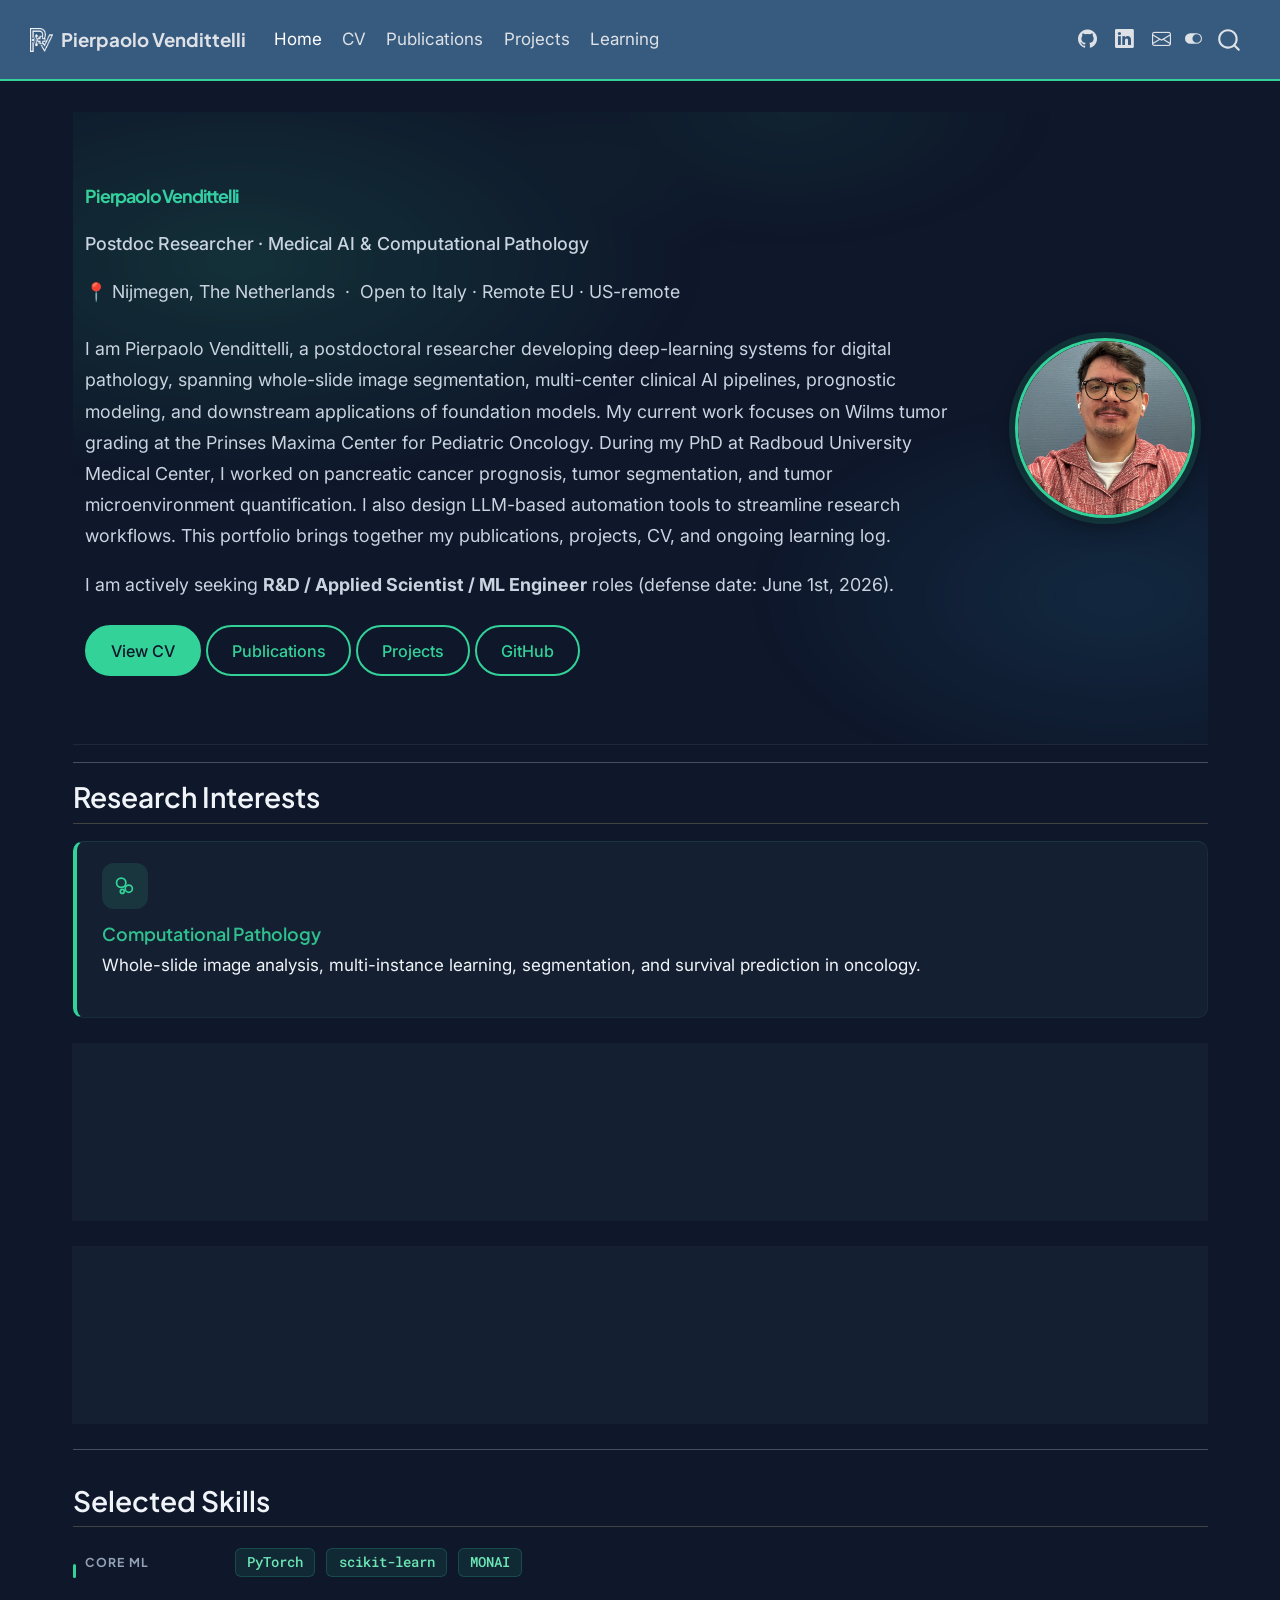
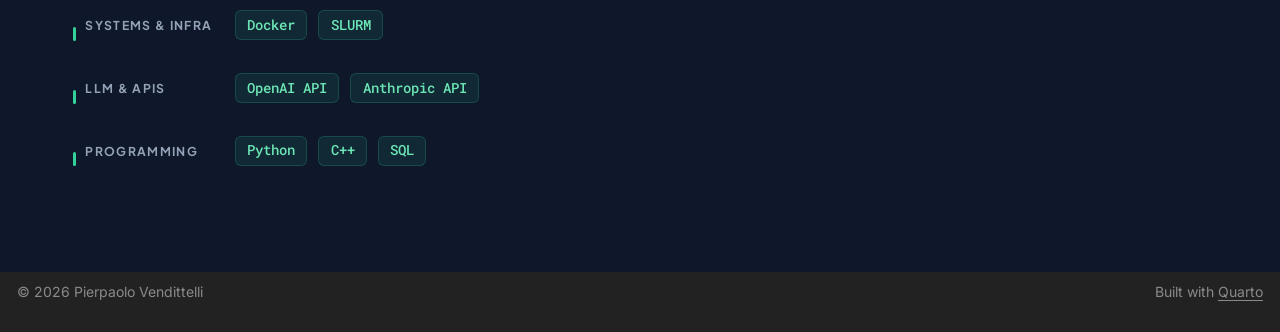
==== commit ba55f903: "Built site for gh-pages" ====
--- a/index.html
+++ b/index.html
@@ -8,7 +8,7 @@
 
 <meta name="description" content="Postdoc researcher developing deep-learning systems for digital pathology — whole-slide image analysis, multi-center clinical AI pipelines, and LLM-based automation for research workflows.">
 
-<title>Pierpaolo Vendittelli</title>
+<title>Medical AI, Computational Pathology, and ML Engineering – Pierpaolo Vendittelli</title>
 <style>
 /* Default styles provided by pandoc.
 ** See https://pandoc.org/MANUAL.html#variables-for-html for config info.
@@ -105,7 +105,7 @@
 <link rel="stylesheet" href="styles.css">
 </head>
 
-<body class="nav-fixed quarto-light"><script id="quarto-html-before-body" type="application/javascript">
+<body class="nav-fixed page-home quarto-light"><script id="quarto-html-before-body" type="application/javascript">
     const toggleBodyColorMode = (bsSheetEl) => {
       const mode = bsSheetEl.getAttribute("data-mode");
       const bodyEl = window.document.querySelector("body");
@@ -339,10 +339,31 @@
 <!-- margin-sidebar -->
     
 <!-- main -->
-<main class="content column-page" id="quarto-document-content"><header id="title-block-header" class="quarto-title-block"></header>
-
-
-
+<main class="content column-page" id="quarto-document-content">
+
+
+<header id="title-block-header" class="quarto-title-block default">
+<div class="quarto-title">
+<h1 class="title">Medical AI, Computational Pathology, and ML Engineering</h1>
+</div>
+
+<div>
+  <div class="description">
+    Postdoc researcher developing deep-learning systems for digital pathology — whole-slide image analysis, multi-center clinical AI pipelines, and LLM-based automation for research workflows.
+  </div>
+</div>
+
+
+<div class="quarto-title-meta column-page">
+
+    
+  
+    
+  </div>
+  
+
+
+</header>
 
 
 <div class="hero">
@@ -358,7 +379,7 @@
 <div class="location">
 <p>📍 Nijmegen, The Netherlands &nbsp;·&nbsp; Open to Italy · Remote EU · US-remote</p>
 </div>
-<p>I develop deep learning systems for digital pathology, spanning whole-slide image segmentation, multi-center clinical AI pipelines, prognostic modeling, and downstream applications of foundation models. My current work focuses on Wilms tumor grading at the Prinses Máxima Center for Pediatric Oncology. During my PhD at Radboud University Medical Center, I worked on pancreatic cancer prognosis, tumor segmentation, and tumor microenvironment quantification. I also design LLM-based automation tools to streamline research workflows. This portfolio was developed as an experimental project using modern LLM-assisted development tools.</p>
+<p>I am Pierpaolo Vendittelli, a postdoctoral researcher developing deep-learning systems for digital pathology, spanning whole-slide image segmentation, multi-center clinical AI pipelines, prognostic modeling, and downstream applications of foundation models. My current work focuses on Wilms tumor grading at the Prinses Maxima Center for Pediatric Oncology. During my PhD at Radboud University Medical Center, I worked on pancreatic cancer prognosis, tumor segmentation, and tumor microenvironment quantification. I also design LLM-based automation tools to streamline research workflows. This portfolio brings together my publications, projects, CV, and ongoing learning log.</p>
 <p>I am actively seeking <strong>R&amp;D / Applied Scientist / ML Engineer</strong> roles (defense date: June 1st, 2026).</p>
 <div class="cta-buttons">
 <p><a class="btn-primary-custom" href="./cv.html">View CV</a> <a class="btn-secondary-custom" href="./publications.html">Publications</a> <a class="btn-secondary-custom" href="./projects.html">Projects</a> <a class="btn-secondary-custom" href="https://github.com/PierpaoloV" target="_blank">GitHub</a></p>
@@ -370,6 +391,48 @@
 </div>
 </div>
 </div>
+<script type="application/ld+json">
+{
+  "@context": "https://schema.org",
+  "@type": "Person",
+  "name": "Pierpaolo Vendittelli",
+  "url": "https://pierpaolov.github.io/",
+  "image": "https://pierpaolov.github.io/assets/definitive_profile_picture_circle.png",
+  "jobTitle": "Postdoctoral Researcher in Medical AI and Computational Pathology",
+  "description": "Postdoctoral researcher developing deep-learning systems for digital pathology, clinical AI pipelines, and LLM-based automation for research workflows.",
+  "worksFor": {
+    "@type": "Organization",
+    "name": "Prinses Maxima Center for Pediatric Oncology"
+  },
+  "alumniOf": [
+    {
+      "@type": "CollegeOrUniversity",
+      "name": "Radboud University Medical Center"
+    },
+    {
+      "@type": "CollegeOrUniversity",
+      "name": "University of Girona"
+    },
+    {
+      "@type": "CollegeOrUniversity",
+      "name": "University of Cassino and Southern Lazio"
+    }
+  ],
+  "sameAs": [
+    "https://github.com/PierpaoloV",
+    "https://www.linkedin.com/in/pierpaolo-vendittelli-66258414a/"
+  ],
+  "knowsAbout": [
+    "Computational pathology",
+    "Medical AI",
+    "Digital pathology",
+    "Whole-slide image analysis",
+    "Machine learning",
+    "Deep learning",
+    "LLM agents"
+  ]
+}
+</script>
 <hr>
 <section id="research-interests" class="level2">
 <h2 class="anchored" data-anchor-id="research-interests">Research Interests</h2>
--- a/styles.css
+++ b/styles.css
@@ -46,8 +46,8 @@
   font-size: 1.1rem;
 }
 
-/* Hide the empty Quarto title block (title: "" in frontmatter) */
-.quarto-title-block {
+/* Hide the title block only on the homepage, which uses the custom hero */
+.page-home .quarto-title-block {
   display: none;
 }
 
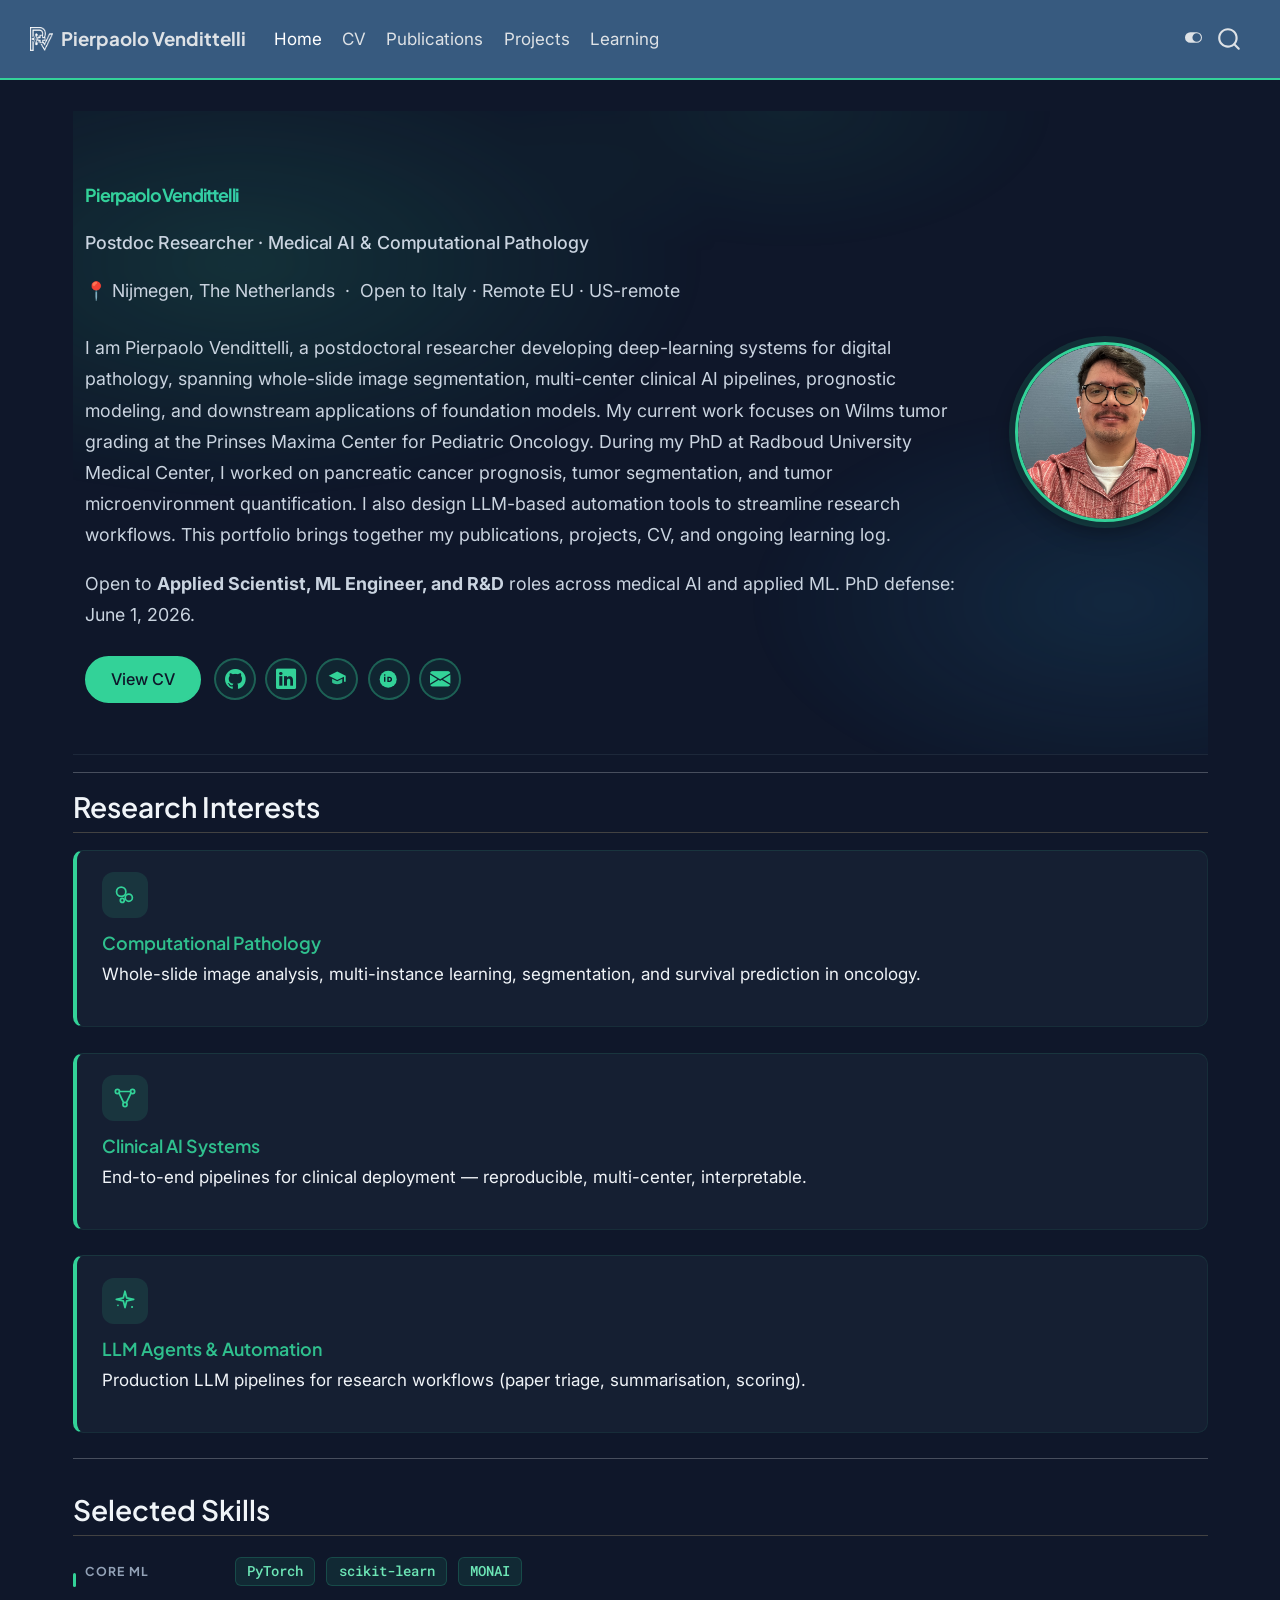
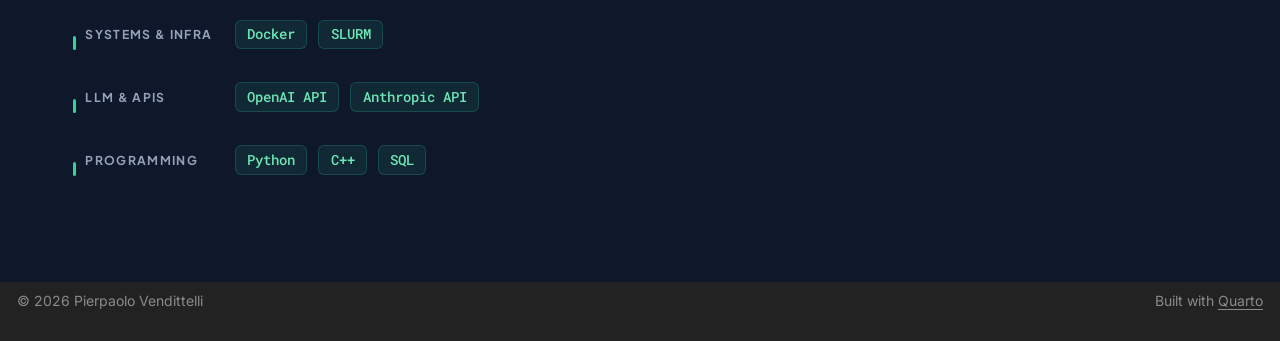
==== commit 937f5e31: "Built site for gh-pages" ====
--- a/index.html
+++ b/index.html
@@ -86,6 +86,9 @@
 gtag('config', 'G-7EYEDKW974', { 'anonymize_ip': true});
 </script>
 <style>html{ scroll-behavior: smooth; }</style>
+<meta name="robots" content="index,follow,max-image-preview:large,max-snippet:-1,max-video-preview:-1">
+<link rel="me" href="https://github.com/PierpaoloV">
+<link rel="me" href="https://www.linkedin.com/in/pierpaolo-vendittelli">
 <link rel="preconnect" href="https://fonts.googleapis.com">
 <link rel="preconnect" href="https://fonts.gstatic.com" crossorigin="">
 <link href="https://fonts.googleapis.com/css2?family=Inter:wght@300;400;500;600&amp;family=Plus+Jakarta+Sans:wght@400;500;600;700&amp;family=Roboto+Mono:wght@400;500&amp;display=swap" rel="stylesheet">
@@ -103,6 +106,19 @@
 
 
 <link rel="stylesheet" href="styles.css">
+<meta property="og:title" content="Medical AI, Computational Pathology, and ML Engineering – Pierpaolo Vendittelli">
+<meta property="og:description" content="Postdoc researcher developing deep-learning systems for digital pathology — whole-slide image analysis, multi-center clinical AI pipelines, and LLM-based automation for research workflows.">
+<meta property="og:image" content="https://pierpaolov.github.io/assets/logo.png">
+<meta property="og:site_name" content="Pierpaolo Vendittelli">
+<meta property="og:image:height" content="484">
+<meta property="og:image:width" content="477">
+<meta name="twitter:title" content="Medical AI, Computational Pathology, and ML Engineering – Pierpaolo Vendittelli">
+<meta name="twitter:description" content="Postdoc researcher developing deep-learning systems for digital pathology — whole-slide image analysis, multi-center clinical AI pipelines, and LLM-based automation for research workflows.">
+<meta name="twitter:image" content="https://pierpaolov.github.io/assets/logo.png">
+<meta name="twitter:image-height" content="484">
+<meta name="twitter:image-width" content="477">
+<meta name="twitter:card" content="summary_large_image">
+<link rel="canonical" href="https://pierpaolov.github.io/">
 </head>
 
 <body class="nav-fixed page-home quarto-light"><script id="quarto-html-before-body" type="application/javascript">
@@ -309,23 +325,6 @@
 <span class="menu-text">Learning</span></a>
   </li>  
 </ul>
-            <ul class="navbar-nav navbar-nav-scroll ms-auto">
-  <li class="nav-item compact">
-    <a class="nav-link" href="https://github.com/PierpaoloV"> <i class="bi bi-github" role="img" aria-label="GitHub">
-</i> 
-<span class="menu-text"></span></a>
-  </li>  
-  <li class="nav-item compact">
-    <a class="nav-link" href="https://www.linkedin.com/in/pierpaolo-vendittelli-66258414a/"> <i class="bi bi-linkedin" role="img" aria-label="LinkedIn">
-</i> 
-<span class="menu-text"></span></a>
-  </li>  
-  <li class="nav-item compact">
-    <a class="nav-link" href="mailto:pierpaolovendittelli.93@gmail.com"> <i class="bi bi-envelope" role="img" aria-label="Email">
-</i> 
-<span class="menu-text"></span></a>
-  </li>  
-</ul>
           </div> <!-- /navcollapse -->
             <div class="quarto-navbar-tools">
   <a href="" class="quarto-color-scheme-toggle quarto-navigation-tool  px-1" onclick="window.quartoToggleColorScheme(); return false;" title="Toggle dark mode"><i class="bi"></i></a>
@@ -380,9 +379,34 @@
 <p>📍 Nijmegen, The Netherlands &nbsp;·&nbsp; Open to Italy · Remote EU · US-remote</p>
 </div>
 <p>I am Pierpaolo Vendittelli, a postdoctoral researcher developing deep-learning systems for digital pathology, spanning whole-slide image segmentation, multi-center clinical AI pipelines, prognostic modeling, and downstream applications of foundation models. My current work focuses on Wilms tumor grading at the Prinses Maxima Center for Pediatric Oncology. During my PhD at Radboud University Medical Center, I worked on pancreatic cancer prognosis, tumor segmentation, and tumor microenvironment quantification. I also design LLM-based automation tools to streamline research workflows. This portfolio brings together my publications, projects, CV, and ongoing learning log.</p>
-<p>I am actively seeking <strong>R&amp;D / Applied Scientist / ML Engineer</strong> roles (defense date: June 1st, 2026).</p>
+<p>Open to <strong>Applied Scientist, ML Engineer, and R&amp;D</strong> roles across medical AI and applied ML. PhD defense: June 1, 2026.</p>
 <div class="cta-buttons">
-<p><a class="btn-primary-custom" href="./cv.html">View CV</a> <a class="btn-secondary-custom" href="./publications.html">Publications</a> <a class="btn-secondary-custom" href="./projects.html">Projects</a> <a class="btn-secondary-custom" href="https://github.com/PierpaoloV" target="_blank">GitHub</a></p>
+  <a class="btn-primary-custom" href="./cv.html">View CV</a>
+  <div class="hero-links" aria-label="External profiles and contact">
+    <a class="hero-icon-link" href="https://github.com/PierpaoloV" target="_blank" rel="me noopener" aria-label="GitHub">
+      <i class="bi bi-github" aria-hidden="true"></i>
+    </a>
+    <a class="hero-icon-link" href="https://www.linkedin.com/in/pierpaolo-vendittelli" target="_blank" rel="me noopener" aria-label="LinkedIn">
+      <i class="bi bi-linkedin" aria-hidden="true"></i>
+    </a>
+    <a class="hero-icon-link" href="https://scholar.google.com/citations?user=C0h0smwAAAAJ&amp;hl=en&amp;oi=ao" target="_blank" rel="noopener" aria-label="Google Scholar">
+      <svg viewbox="0 0 24 24" aria-hidden="true">
+        <path d="M12 3L2 8l10 5 8-4v6h2V8L12 3Z" fill="currentColor"></path>
+        <path d="M6 11.5v4.1c0 1.1 2.7 2.4 6 2.4s6-1.3 6-2.4v-4.1l-6 3-6-3Z" fill="currentColor" opacity="0.9"></path>
+      </svg>
+    </a>
+    <a class="hero-icon-link" href="https://orcid.org/0000-0001-6712-3708" target="_blank" rel="noopener" aria-label="ORCID">
+      <svg viewbox="0 0 24 24" aria-hidden="true">
+        <circle cx="12" cy="12" r="10" fill="currentColor"></circle>
+        <rect x="7.1" y="9" width="1.6" height="6" rx="0.2" fill="#0f172a"></rect>
+        <circle cx="7.9" cy="7.1" r="0.95" fill="#0f172a"></circle>
+        <path d="M11 9h2.3a3.2 3.2 0 1 1 0 6.4H11V9Zm1.6 1.5v3.4h.6a1.7 1.7 0 1 0 0-3.4h-.6Z" fill="#0f172a"></path>
+      </svg>
+    </a>
+    <a class="hero-icon-link" href="mailto:pierpaolo.vendittelli93@gmail.com" aria-label="Email">
+      <i class="bi bi-envelope-fill" aria-hidden="true"></i>
+    </a>
+  </div>
 </div>
 </div>
 <div class="hero-photo">
@@ -420,7 +444,9 @@
   ],
   "sameAs": [
     "https://github.com/PierpaoloV",
-    "https://www.linkedin.com/in/pierpaolo-vendittelli-66258414a/"
+    "https://www.linkedin.com/in/pierpaolo-vendittelli",
+    "https://scholar.google.com/citations?user=C0h0smwAAAAJ&hl=en&oi=ao",
+    "https://orcid.org/0000-0001-6712-3708"
   ],
   "knowsAbout": [
     "Computational pathology",
@@ -604,7 +630,7 @@
     }
       var localhostRegex = new RegExp(/^(?:http|https):\/\/localhost\:?[0-9]*\//);
       var mailtoRegex = new RegExp(/^mailto:/);
-        var filterRegex = new RegExp("https:\/\/PierpaoloV\.github\.io\/");
+        var filterRegex = new RegExp("https:\/\/pierpaolov\.github\.io");
       var isInternal = (href) => {
           return filterRegex.test(href) || localhostRegex.test(href) || mailtoRegex.test(href);
       }
--- a/styles.css
+++ b/styles.css
@@ -161,6 +161,7 @@
   display: flex;
   gap: 0.75rem;
   flex-wrap: wrap;
+  align-items: center;
 }
 
 .btn-primary-custom {
@@ -204,6 +205,47 @@
   text-decoration: none;
   transform: translateY(-2px);
   box-shadow: 0 6px 16px rgba(5, 150, 105, 0.35);
+}
+
+.hero-links {
+  display: flex;
+  align-items: center;
+  gap: 0.55rem;
+  flex-wrap: wrap;
+}
+
+.hero-icon-link {
+  width: 42px;
+  height: 42px;
+  border-radius: 999px;
+  border: 2px solid rgba(5, 150, 105, 0.35);
+  color: #059669;
+  display: inline-flex;
+  align-items: center;
+  justify-content: center;
+  text-decoration: none;
+  background: rgba(5, 150, 105, 0.06);
+  transition: transform 0.2s ease, box-shadow 0.2s ease, background-color 0.2s ease, border-color 0.2s ease, color 0.2s ease;
+}
+
+.hero-icon-link i {
+  font-size: 1.2rem;
+  line-height: 1;
+}
+
+.hero-icon-link svg {
+  width: 1.2rem;
+  height: 1.2rem;
+  display: block;
+}
+
+.hero-icon-link:hover {
+  color: white;
+  background-color: #059669;
+  border-color: #059669;
+  transform: translateY(-2px);
+  box-shadow: 0 6px 16px rgba(5, 150, 105, 0.28);
+  text-decoration: none;
 }
 
 /* ─── Section cards ───────────────────────────────────────────────────────── */
@@ -614,6 +656,19 @@
   box-shadow: 0 6px 16px rgba(52, 211, 153, 0.4);
 }
 
+[data-bs-theme="dark"] .hero-icon-link {
+  color: #34d399;
+  border-color: rgba(52, 211, 153, 0.35);
+  background: rgba(52, 211, 153, 0.08);
+}
+
+[data-bs-theme="dark"] .hero-icon-link:hover {
+  color: #0f172a;
+  background-color: #34d399;
+  border-color: #34d399;
+  box-shadow: 0 6px 16px rgba(52, 211, 153, 0.3);
+}
+
 /* Glassmorphism cards */
 [data-bs-theme="dark"] .section-card {
   background: rgba(30, 41, 59, 0.55);
@@ -795,6 +850,7 @@
   .hero-photo { order: -1; }
 
   .cta-buttons { justify-content: center; }
+  .hero-links { justify-content: center; }
 
   .hero-name { font-size: 2.2rem; }
   .hero .subtitle { font-size: 1.05rem; }
@@ -814,6 +870,11 @@
   .btn-secondary-custom {
     font-size: 0.88rem;
     padding: 0.45rem 1rem;
+  }
+
+  .hero-links {
+    width: 100%;
+    justify-content: center;
   }
 
   .skill-badge { font-size: 0.78rem; padding: 0.15rem 0.5rem; }
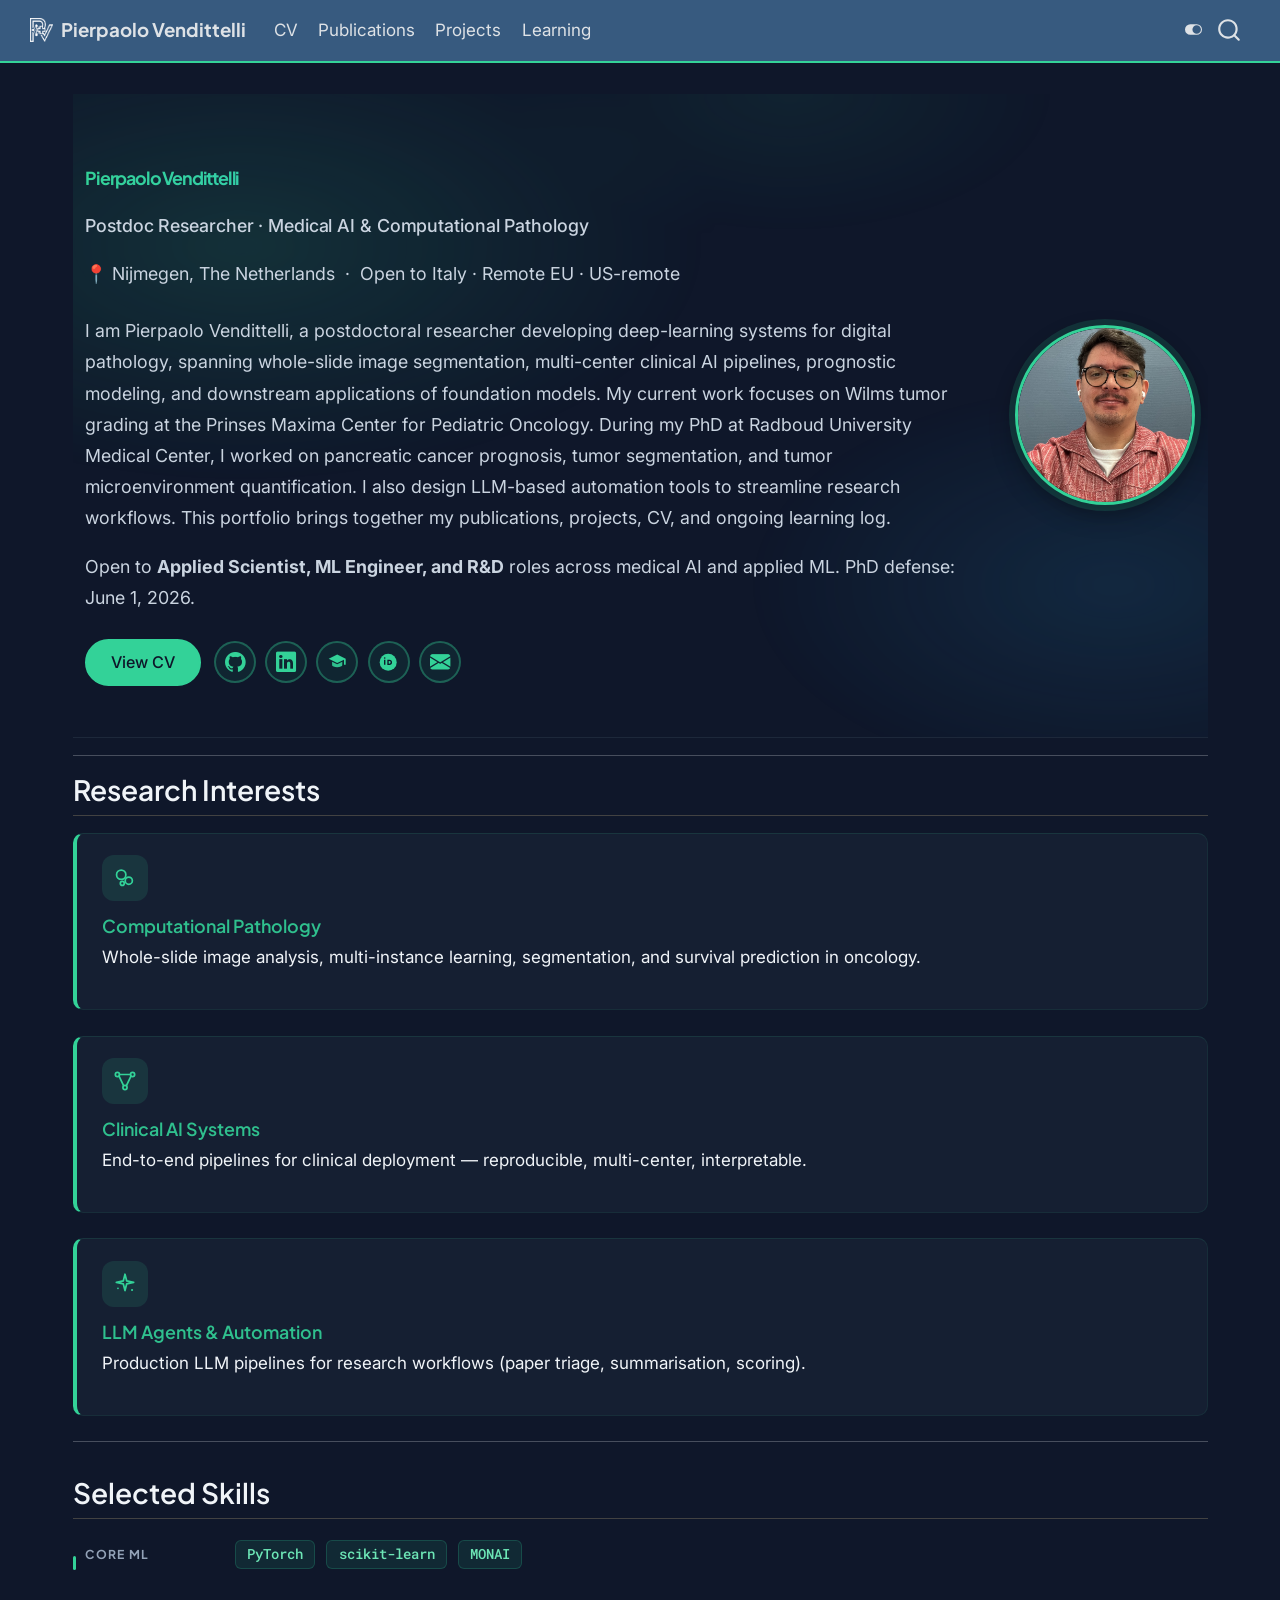
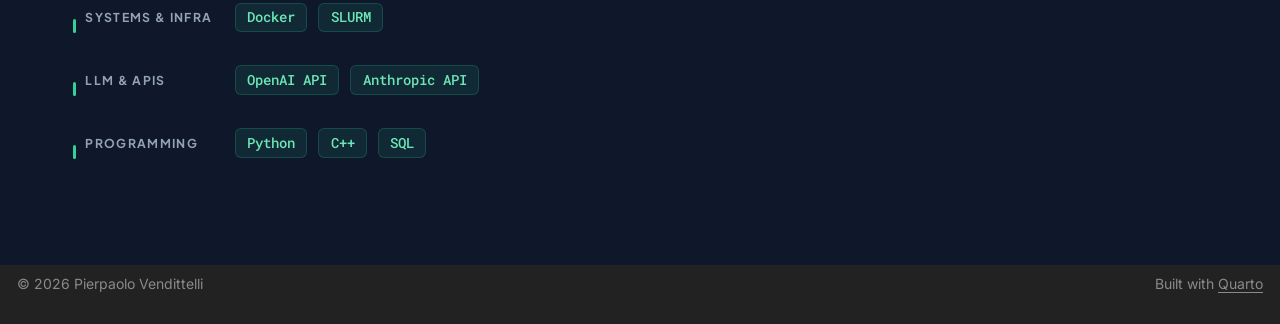
==== commit 1425f39d: "Built site for gh-pages" ====
--- a/index.html
+++ b/index.html
@@ -94,13 +94,29 @@
 <link href="https://fonts.googleapis.com/css2?family=Inter:wght@300;400;500;600&amp;family=Plus+Jakarta+Sans:wght@400;500;600;700&amp;family=Roboto+Mono:wght@400;500&amp;display=swap" rel="stylesheet">
 <script>
 (function () {
-  var stored = localStorage.getItem('quarto-color-scheme');
-  if (!stored) {
-    localStorage.setItem('quarto-color-scheme', 'alternate');
-  }
-  if ((stored || 'alternate') === 'alternate') {
-    document.documentElement.setAttribute('data-bs-theme', 'dark');
-  }
+  var root = document.documentElement;
+  var syncThemeAttribute = function () {
+    var body = document.body;
+    if (body) {
+      root.setAttribute('data-bs-theme', body.classList.contains('quarto-dark') ? 'dark' : 'light');
+      return;
+    }
+    var stored = localStorage.getItem('quarto-color-scheme');
+    if (!stored) {
+      localStorage.setItem('quarto-color-scheme', 'alternate');
+      stored = 'alternate';
+    }
+    root.setAttribute('data-bs-theme', stored === 'alternate' ? 'dark' : 'light');
+  };
+
+  syncThemeAttribute();
+
+  document.addEventListener('DOMContentLoaded', function () {
+    syncThemeAttribute();
+    if (!document.body) return;
+    var observer = new MutationObserver(syncThemeAttribute);
+    observer.observe(document.body, { attributes: true, attributeFilter: ['class'] });
+  });
 })();
 </script>
 
@@ -291,7 +307,7 @@
       <div class="navbar-container container-fluid">
       <div class="navbar-brand-container mx-auto">
     <a href="./index.html" class="navbar-brand navbar-brand-logo">
-    <img src="./assets/logo.png" alt="" class="navbar-logo light-content">
+    <img src="./assets/logo-light.png" alt="" class="navbar-logo light-content">
     <img src="./assets/logo.png" alt="" class="navbar-logo dark-content">
     </a>
     <a class="navbar-brand" href="./index.html">
@@ -304,10 +320,6 @@
 </button>
           <div class="collapse navbar-collapse" id="navbarCollapse">
             <ul class="navbar-nav navbar-nav-scroll me-auto">
-  <li class="nav-item">
-    <a class="nav-link active" href="./index.html" aria-current="page"> 
-<span class="menu-text">Home</span></a>
-  </li>  
   <li class="nav-item">
     <a class="nav-link" href="./cv.html"> 
 <span class="menu-text">CV</span></a>
--- a/styles.css
+++ b/styles.css
@@ -37,6 +37,7 @@
 /* ─── Navbar ──────────────────────────────────────────────────────────────── */
 
 .navbar {
+  --bs-navbar-padding-y: 0.5rem;
   border-bottom: 2px solid #059669;
 }
 
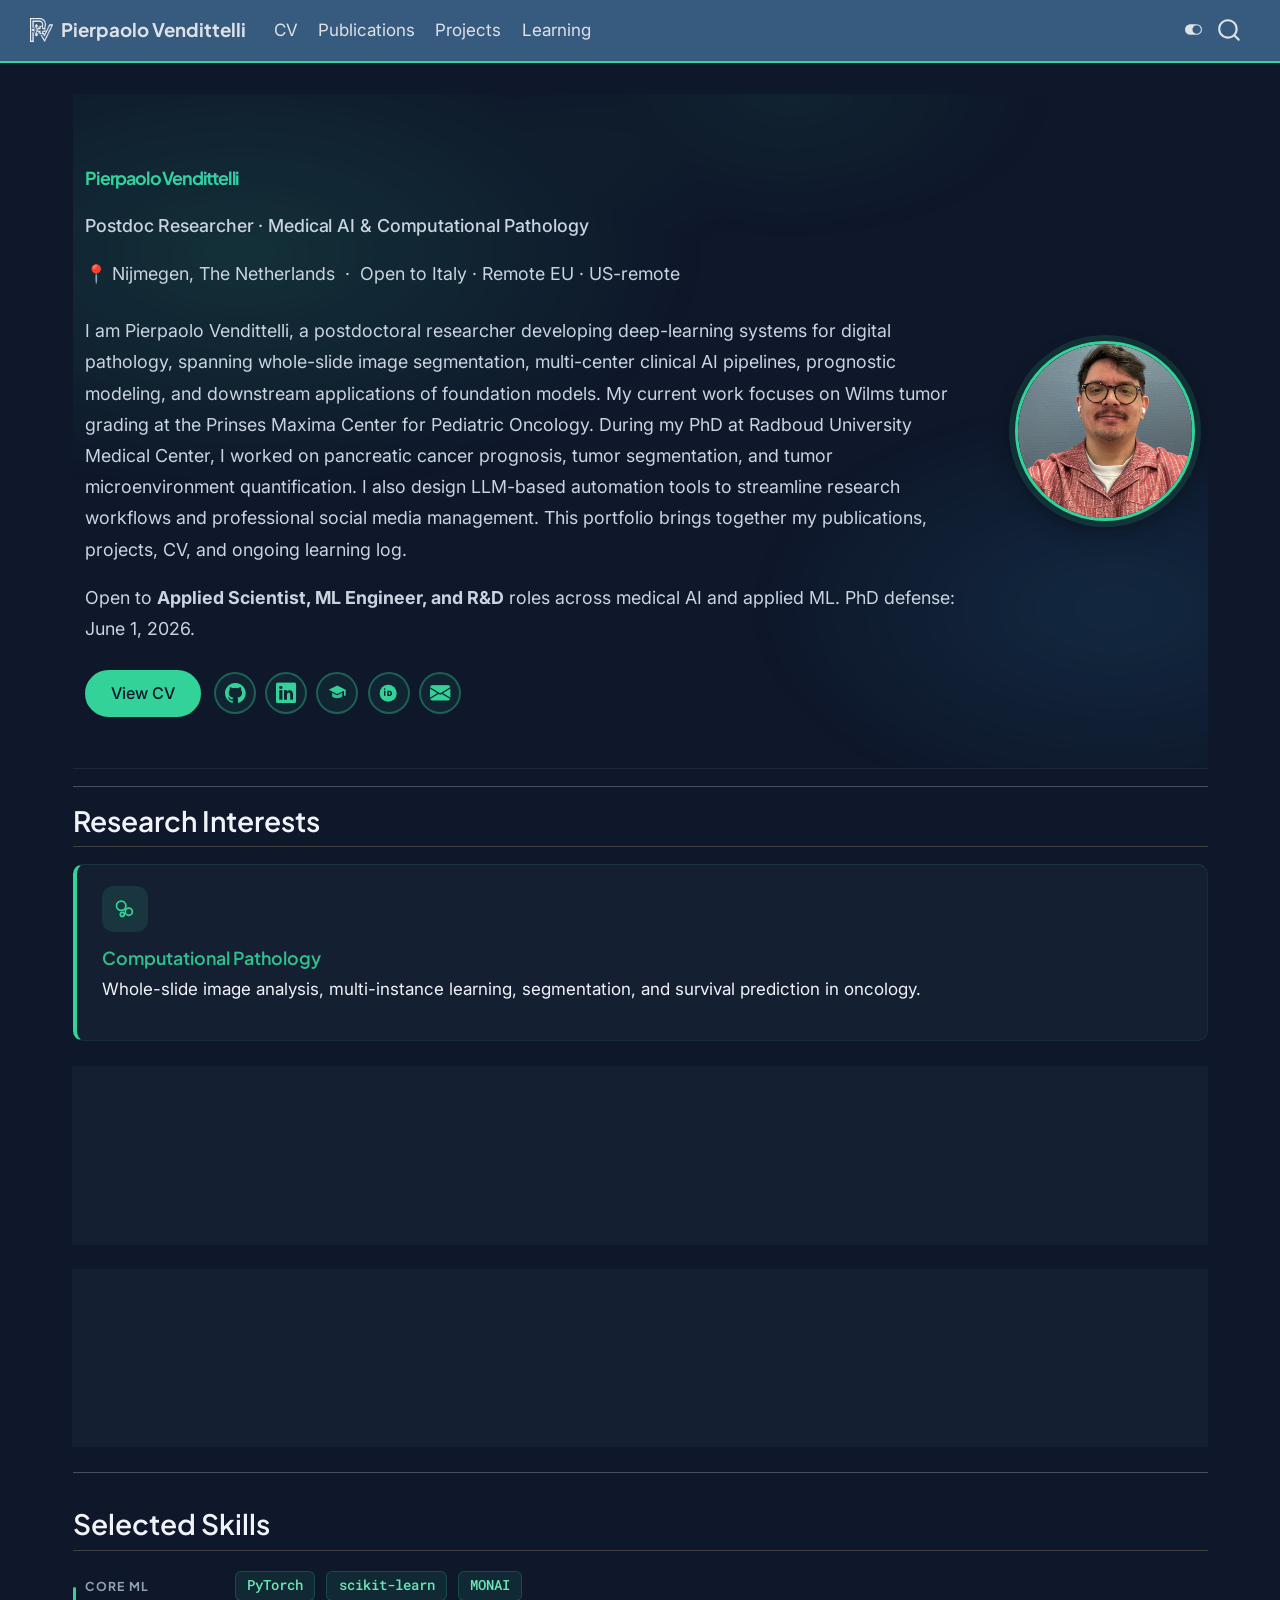
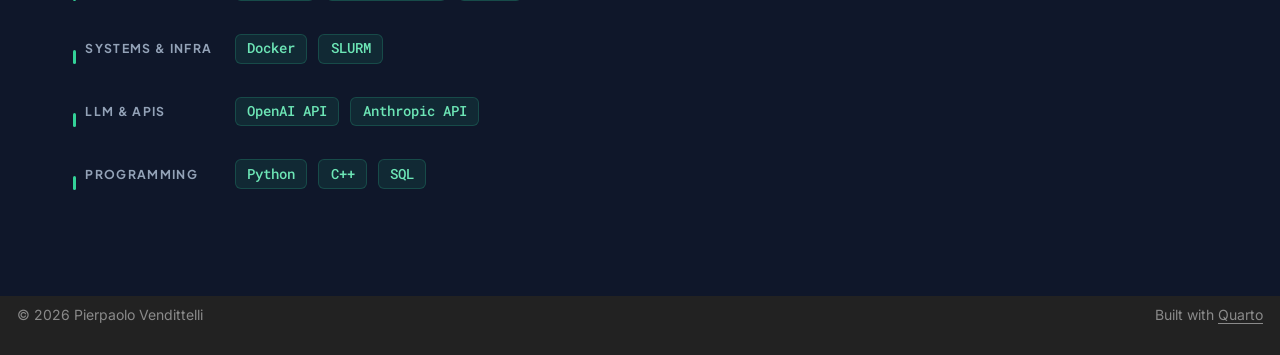
==== commit a6aa297b: "Built site for gh-pages" ====
--- a/index.html
+++ b/index.html
@@ -8,7 +8,7 @@
 
 <meta name="description" content="Postdoc researcher developing deep-learning systems for digital pathology — whole-slide image analysis, multi-center clinical AI pipelines, and LLM-based automation for research workflows.">
 
-<title>Medical AI, Computational Pathology, and ML Engineering – Pierpaolo Vendittelli</title>
+<title>Pierpaolo Vendittelli</title>
 <style>
 /* Default styles provided by pandoc.
 ** See https://pandoc.org/MANUAL.html#variables-for-html for config info.
@@ -122,13 +122,13 @@
 
 
 <link rel="stylesheet" href="styles.css">
-<meta property="og:title" content="Medical AI, Computational Pathology, and ML Engineering – Pierpaolo Vendittelli">
+<meta property="og:title" content="Pierpaolo Vendittelli">
 <meta property="og:description" content="Postdoc researcher developing deep-learning systems for digital pathology — whole-slide image analysis, multi-center clinical AI pipelines, and LLM-based automation for research workflows.">
 <meta property="og:image" content="https://pierpaolov.github.io/assets/logo.png">
 <meta property="og:site_name" content="Pierpaolo Vendittelli">
 <meta property="og:image:height" content="484">
 <meta property="og:image:width" content="477">
-<meta name="twitter:title" content="Medical AI, Computational Pathology, and ML Engineering – Pierpaolo Vendittelli">
+<meta name="twitter:title" content="Pierpaolo Vendittelli">
 <meta name="twitter:description" content="Postdoc researcher developing deep-learning systems for digital pathology — whole-slide image analysis, multi-center clinical AI pipelines, and LLM-based automation for research workflows.">
 <meta name="twitter:image" content="https://pierpaolov.github.io/assets/logo.png">
 <meta name="twitter:image-height" content="484">
@@ -355,7 +355,7 @@
 
 <header id="title-block-header" class="quarto-title-block default">
 <div class="quarto-title">
-<h1 class="title">Medical AI, Computational Pathology, and ML Engineering</h1>
+<h1 class="title">Pierpaolo Vendittelli</h1>
 </div>
 
 <div>
@@ -390,7 +390,7 @@
 <div class="location">
 <p>📍 Nijmegen, The Netherlands &nbsp;·&nbsp; Open to Italy · Remote EU · US-remote</p>
 </div>
-<p>I am Pierpaolo Vendittelli, a postdoctoral researcher developing deep-learning systems for digital pathology, spanning whole-slide image segmentation, multi-center clinical AI pipelines, prognostic modeling, and downstream applications of foundation models. My current work focuses on Wilms tumor grading at the Prinses Maxima Center for Pediatric Oncology. During my PhD at Radboud University Medical Center, I worked on pancreatic cancer prognosis, tumor segmentation, and tumor microenvironment quantification. I also design LLM-based automation tools to streamline research workflows. This portfolio brings together my publications, projects, CV, and ongoing learning log.</p>
+<p>I am Pierpaolo Vendittelli, a postdoctoral researcher developing deep-learning systems for digital pathology, spanning whole-slide image segmentation, multi-center clinical AI pipelines, prognostic modeling, and downstream applications of foundation models. My current work focuses on Wilms tumor grading at the Prinses Maxima Center for Pediatric Oncology. During my PhD at Radboud University Medical Center, I worked on pancreatic cancer prognosis, tumor segmentation, and tumor microenvironment quantification. I also design LLM-based automation tools to streamline research workflows and professional social media management. This portfolio brings together my publications, projects, CV, and ongoing learning log.</p>
 <p>Open to <strong>Applied Scientist, ML Engineer, and R&amp;D</strong> roles across medical AI and applied ML. PhD defense: June 1, 2026.</p>
 <div class="cta-buttons">
   <a class="btn-primary-custom" href="./cv.html">View CV</a>
@@ -510,7 +510,7 @@
 </div>
 <section id="llm-agents-automation" class="level3">
 <h3 class="anchored" data-anchor-id="llm-agents-automation">LLM Agents &amp; Automation</h3>
-<p>Production LLM pipelines for research workflows (paper triage, summarisation, scoring).</p>
+<p>Production LLM pipelines for research workflows (paper triage, summarisation, scoring) and professional presence management.</p>
 </section>
 </div>
 </div>
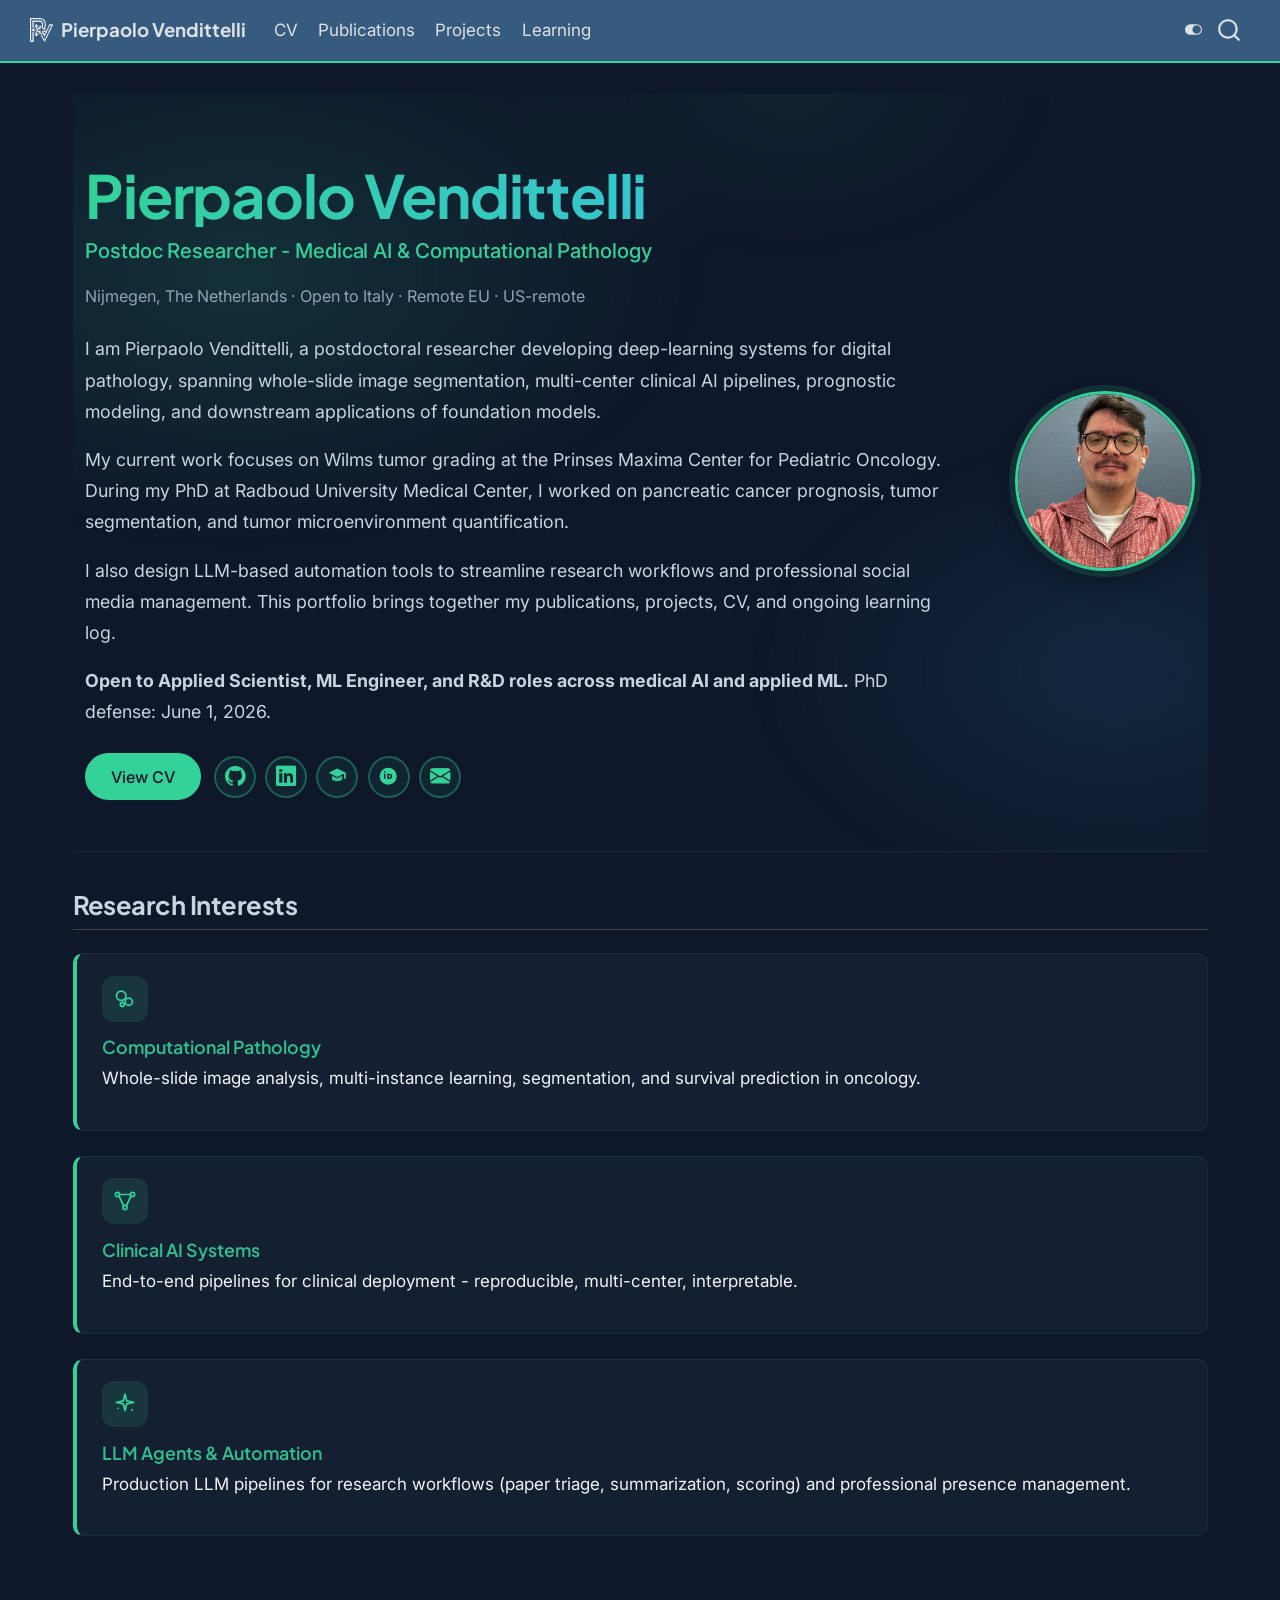
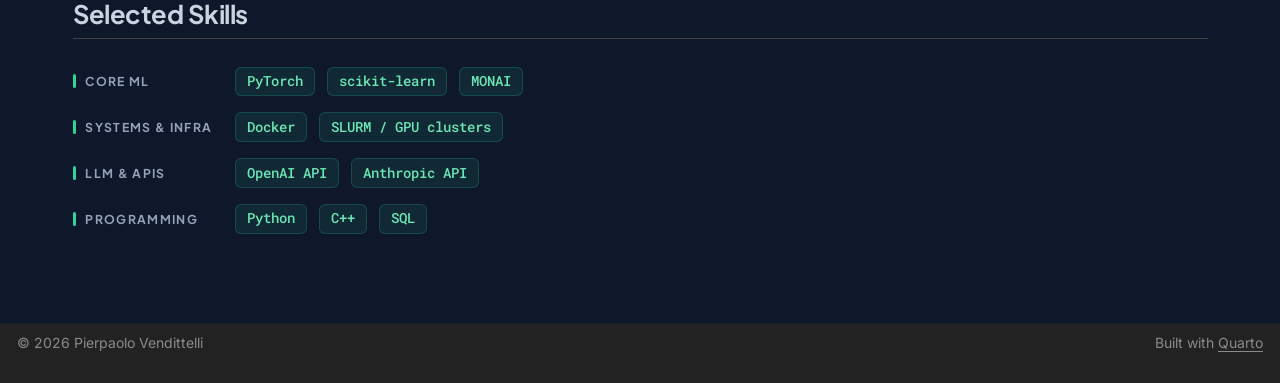
==== commit 1666344c: "Built site for gh-pages" ====
--- a/index.html
+++ b/index.html
@@ -92,33 +92,7 @@
 <link rel="preconnect" href="https://fonts.googleapis.com">
 <link rel="preconnect" href="https://fonts.gstatic.com" crossorigin="">
 <link href="https://fonts.googleapis.com/css2?family=Inter:wght@300;400;500;600&amp;family=Plus+Jakarta+Sans:wght@400;500;600;700&amp;family=Roboto+Mono:wght@400;500&amp;display=swap" rel="stylesheet">
-<script>
-(function () {
-  var root = document.documentElement;
-  var syncThemeAttribute = function () {
-    var body = document.body;
-    if (body) {
-      root.setAttribute('data-bs-theme', body.classList.contains('quarto-dark') ? 'dark' : 'light');
-      return;
-    }
-    var stored = localStorage.getItem('quarto-color-scheme');
-    if (!stored) {
-      localStorage.setItem('quarto-color-scheme', 'alternate');
-      stored = 'alternate';
-    }
-    root.setAttribute('data-bs-theme', stored === 'alternate' ? 'dark' : 'light');
-  };
-
-  syncThemeAttribute();
-
-  document.addEventListener('DOMContentLoaded', function () {
-    syncThemeAttribute();
-    if (!document.body) return;
-    var observer = new MutationObserver(syncThemeAttribute);
-    observer.observe(document.body, { attributes: true, attributeFilter: ['class'] });
-  });
-})();
-</script>
+<script src="assets/js/theme.js"></script>
 
 
 <link rel="stylesheet" href="styles.css">
@@ -377,183 +351,12 @@
 </header>
 
 
-<div class="hero">
-<div class="container">
-<div class="hero-inner">
-<div class="hero-text">
-<div class="hero-name">
-<p>Pierpaolo Vendittelli</p>
+<div id="home-root">
+
 </div>
-<div class="subtitle">
-<p>Postdoc Researcher · Medical AI &amp; Computational Pathology</p>
-</div>
-<div class="location">
-<p>📍 Nijmegen, The Netherlands &nbsp;·&nbsp; Open to Italy · Remote EU · US-remote</p>
-</div>
-<p>I am Pierpaolo Vendittelli, a postdoctoral researcher developing deep-learning systems for digital pathology, spanning whole-slide image segmentation, multi-center clinical AI pipelines, prognostic modeling, and downstream applications of foundation models. My current work focuses on Wilms tumor grading at the Prinses Maxima Center for Pediatric Oncology. During my PhD at Radboud University Medical Center, I worked on pancreatic cancer prognosis, tumor segmentation, and tumor microenvironment quantification. I also design LLM-based automation tools to streamline research workflows and professional social media management. This portfolio brings together my publications, projects, CV, and ongoing learning log.</p>
-<p>Open to <strong>Applied Scientist, ML Engineer, and R&amp;D</strong> roles across medical AI and applied ML. PhD defense: June 1, 2026.</p>
-<div class="cta-buttons">
-  <a class="btn-primary-custom" href="./cv.html">View CV</a>
-  <div class="hero-links" aria-label="External profiles and contact">
-    <a class="hero-icon-link" href="https://github.com/PierpaoloV" target="_blank" rel="me noopener" aria-label="GitHub">
-      <i class="bi bi-github" aria-hidden="true"></i>
-    </a>
-    <a class="hero-icon-link" href="https://www.linkedin.com/in/pierpaolo-vendittelli" target="_blank" rel="me noopener" aria-label="LinkedIn">
-      <i class="bi bi-linkedin" aria-hidden="true"></i>
-    </a>
-    <a class="hero-icon-link" href="https://scholar.google.com/citations?user=C0h0smwAAAAJ&amp;hl=en&amp;oi=ao" target="_blank" rel="noopener" aria-label="Google Scholar">
-      <svg viewbox="0 0 24 24" aria-hidden="true">
-        <path d="M12 3L2 8l10 5 8-4v6h2V8L12 3Z" fill="currentColor"></path>
-        <path d="M6 11.5v4.1c0 1.1 2.7 2.4 6 2.4s6-1.3 6-2.4v-4.1l-6 3-6-3Z" fill="currentColor" opacity="0.9"></path>
-      </svg>
-    </a>
-    <a class="hero-icon-link" href="https://orcid.org/0000-0001-6712-3708" target="_blank" rel="noopener" aria-label="ORCID">
-      <svg viewbox="0 0 24 24" aria-hidden="true">
-        <circle cx="12" cy="12" r="10" fill="currentColor"></circle>
-        <rect x="7.1" y="9" width="1.6" height="6" rx="0.2" fill="#0f172a"></rect>
-        <circle cx="7.9" cy="7.1" r="0.95" fill="#0f172a"></circle>
-        <path d="M11 9h2.3a3.2 3.2 0 1 1 0 6.4H11V9Zm1.6 1.5v3.4h.6a1.7 1.7 0 1 0 0-3.4h-.6Z" fill="#0f172a"></path>
-      </svg>
-    </a>
-    <a class="hero-icon-link" href="mailto:pierpaolo.vendittelli93@gmail.com" aria-label="Email">
-      <i class="bi bi-envelope-fill" aria-hidden="true"></i>
-    </a>
-  </div>
-</div>
-</div>
-<div class="hero-photo">
-<p><img src="assets/definitive_profile_picture_circle.png" class="profile-photo img-fluid" alt="Pierpaolo Vendittelli"></p>
-</div>
-</div>
-</div>
-</div>
-<script type="application/ld+json">
-{
-  "@context": "https://schema.org",
-  "@type": "Person",
-  "name": "Pierpaolo Vendittelli",
-  "url": "https://pierpaolov.github.io/",
-  "image": "https://pierpaolov.github.io/assets/definitive_profile_picture_circle.png",
-  "jobTitle": "Postdoctoral Researcher in Medical AI and Computational Pathology",
-  "description": "Postdoctoral researcher developing deep-learning systems for digital pathology, clinical AI pipelines, and LLM-based automation for research workflows.",
-  "worksFor": {
-    "@type": "Organization",
-    "name": "Prinses Maxima Center for Pediatric Oncology"
-  },
-  "alumniOf": [
-    {
-      "@type": "CollegeOrUniversity",
-      "name": "Radboud University Medical Center"
-    },
-    {
-      "@type": "CollegeOrUniversity",
-      "name": "University of Girona"
-    },
-    {
-      "@type": "CollegeOrUniversity",
-      "name": "University of Cassino and Southern Lazio"
-    }
-  ],
-  "sameAs": [
-    "https://github.com/PierpaoloV",
-    "https://www.linkedin.com/in/pierpaolo-vendittelli",
-    "https://scholar.google.com/citations?user=C0h0smwAAAAJ&hl=en&oi=ao",
-    "https://orcid.org/0000-0001-6712-3708"
-  ],
-  "knowsAbout": [
-    "Computational pathology",
-    "Medical AI",
-    "Digital pathology",
-    "Whole-slide image analysis",
-    "Machine learning",
-    "Deep learning",
-    "LLM agents"
-  ]
-}
-</script>
-<hr>
-<section id="research-interests" class="level2">
-<h2 class="anchored" data-anchor-id="research-interests">Research Interests</h2>
-<div class="row">
-<div class="col-md-4">
-<div class="section-card">
-<div class="card-icon">
-<svg xmlns="http://www.w3.org/2000/svg" viewbox="0 0 24 24" fill="none" stroke="currentColor" stroke-width="1.6" stroke-linecap="round" stroke-linejoin="round" aria-hidden="true">
-<circle cx="8.5" cy="9" r="4.3"></circle><circle cx="15.5" cy="14.5" r="3.3"></circle><circle cx="9.5" cy="17" r="1.8"></circle>
-</svg>
-</div>
-<section id="computational-pathology" class="level3">
-<h3 class="anchored" data-anchor-id="computational-pathology">Computational Pathology</h3>
-<p>Whole-slide image analysis, multi-instance learning, segmentation, and survival prediction in oncology.</p>
-</section>
-</div>
-</div>
-<div class="col-md-4">
-<div class="section-card">
-<div class="card-icon">
-<svg xmlns="http://www.w3.org/2000/svg" viewbox="0 0 24 24" fill="none" stroke="currentColor" stroke-width="1.6" stroke-linecap="round" stroke-linejoin="round" aria-hidden="true">
-<circle cx="5" cy="6" r="1.9"></circle><circle cx="19" cy="6" r="1.9"></circle><circle cx="12" cy="18" r="1.9"></circle><path d="M7 6 L17 6"></path><path d="M6.5 7.5 L10.7 16.3"></path><path d="M17.5 7.5 L13.3 16.3"></path>
-</svg>
-</div>
-<section id="clinical-ai-systems" class="level3">
-<h3 class="anchored" data-anchor-id="clinical-ai-systems">Clinical AI Systems</h3>
-<p>End-to-end pipelines for clinical deployment — reproducible, multi-center, interpretable.</p>
-</section>
-</div>
-</div>
-<div class="col-md-4">
-<div class="section-card">
-<div class="card-icon">
-<svg xmlns="http://www.w3.org/2000/svg" viewbox="0 0 24 24" fill="none" stroke="currentColor" stroke-width="1.6" stroke-linecap="round" stroke-linejoin="round" aria-hidden="true">
-<path d="M12 3 L13.6 9.2 L20 10.5 L13.6 11.8 L12 18 L10.4 11.8 L4 10.5 L10.4 9.2 Z"></path><circle cx="18.5" cy="17.5" r="1" fill="currentColor" stroke="none"></circle><circle cx="5.5" cy="16" r="0.8" fill="currentColor" stroke="none"></circle>
-</svg>
-</div>
-<section id="llm-agents-automation" class="level3">
-<h3 class="anchored" data-anchor-id="llm-agents-automation">LLM Agents &amp; Automation</h3>
-<p>Production LLM pipelines for research workflows (paper triage, summarisation, scoring) and professional presence management.</p>
-</section>
-</div>
-</div>
-</div>
-<hr>
-</section>
-<section id="selected-skills" class="level2">
-<h2 class="anchored" data-anchor-id="selected-skills">Selected Skills</h2>
-<div class="skill-group">
-<div class="skill-group-label">
-<p>Core ML</p>
-</div>
-<div class="skill-group-badges">
-<p><span class="skill-badge">PyTorch</span> <span class="skill-badge">scikit-learn</span> <span class="skill-badge">MONAI</span></p>
-</div>
-</div>
-<div class="skill-group">
-<div class="skill-group-label">
-<p>Systems &amp; Infra</p>
-</div>
-<div class="skill-group-badges">
-<p><span class="skill-badge">Docker</span> <span class="skill-badge">SLURM</span></p>
-</div>
-</div>
-<div class="skill-group">
-<div class="skill-group-label">
-<p>LLM &amp; APIs</p>
-</div>
-<div class="skill-group-badges">
-<p><span class="skill-badge">OpenAI API</span> <span class="skill-badge">Anthropic API</span></p>
-</div>
-</div>
-<div class="skill-group">
-<div class="skill-group-label">
-<p>Programming</p>
-</div>
-<div class="skill-group-badges">
-<p><span class="skill-badge">Python</span> <span class="skill-badge">C++</span> <span class="skill-badge">SQL</span></p>
-</div>
-</div>
-
-
-</section>
+<script type="module" src="assets/js/pages/home.js"></script>
+
+
 
 </main> <!-- /main -->
 <script id="quarto-html-after-body" type="application/javascript">
--- a/styles.css
+++ b/styles.css
@@ -1,7 +1,7 @@
 /* ─── Learning page theme variables ───────────────────────────────────────── */
-/* CSS custom properties consumed by learning.qmd's inline styles.
+/* CSS custom properties consumed by the learning dashboard module.
    Both the light defaults (:root) and dark overrides live in one place so the
-   OJS-generated HTML adapts to theme without hardcoded hex values bleeding in. */
+   rendered HTML adapts to theme without hardcoded hex values bleeding in. */
 
 :root {
   --lp-panel-bg: #ffffff;
@@ -136,6 +136,10 @@
   color: #374151;
 }
 
+.hero-open-to {
+  margin-top: 0.4rem;
+}
+
 /* ─── Profile photo ───────────────────────────────────────────────────────── */
 
 .profile-photo {
@@ -247,6 +251,77 @@
   transform: translateY(-2px);
   box-shadow: 0 6px 16px rgba(5, 150, 105, 0.28);
   text-decoration: none;
+}
+
+/* ─── Shared page modules ─────────────────────────────────────────────────── */
+
+.site-shell {
+  width: 100%;
+}
+
+.section-stack {
+  display: grid;
+  gap: 2rem;
+}
+
+.page-section {
+  padding: 2.2rem 0 0;
+}
+
+.section-heading {
+  margin: 0 0 1.4rem;
+  font-family: 'Plus Jakarta Sans', sans-serif;
+  font-size: 1.5rem;
+  font-weight: 700;
+  letter-spacing: -0.02em;
+  color: #1e293b;
+}
+
+.loading-state,
+.error-state {
+  margin: 0;
+  padding: 1rem 0;
+  color: #64748b;
+  font-size: 0.98rem;
+}
+
+.resume-links,
+.record-actions {
+  display: flex;
+  gap: 0.65rem;
+  flex-wrap: wrap;
+  align-items: center;
+}
+
+.resume-links {
+  margin-bottom: 0.25rem;
+}
+
+.record-taxonomy {
+  display: flex;
+  flex-wrap: wrap;
+  gap: 0.45rem;
+  margin: 0.8rem 0 0.35rem;
+}
+
+.topic-badge {
+  display: inline-flex;
+  align-items: center;
+  border-radius: 999px;
+  background: #ecfdf5;
+  color: #065f46;
+  border: 1px solid rgba(5, 150, 105, 0.18);
+  padding: 0.18rem 0.58rem;
+  font-size: 0.72rem;
+  font-weight: 600;
+  letter-spacing: 0.01em;
+}
+
+.record-tech {
+  margin: 0.75rem 0 0;
+  font-size: 0.88rem;
+  line-height: 1.6;
+  color: #475569;
 }
 
 /* ─── Section cards ───────────────────────────────────────────────────────── */
@@ -465,6 +540,14 @@
 .pub-summary p { margin: 0 0 0.35rem; }
 .pub-summary p:last-child { margin-bottom: 0; }
 
+.pub-meta p {
+  margin: 0 0 0.7rem;
+}
+
+.pub-meta p:last-child {
+  margin-bottom: 0;
+}
+
 /* ─── CV page ─────────────────────────────────────────────────────────────── */
 /* Timeline layout: any .cv-section containing .cv-entry rows gets a vertical
    rail on the left with circular markers at each entry. Sections without
@@ -551,9 +634,304 @@
   font-weight: 600;
 }
 
+.cv-content p {
+  margin: 0.35rem 0 0;
+}
+
+.cv-content ul {
+  margin: 0.6rem 0 0;
+  padding-left: 1.15rem;
+}
+
 .cv-content em {
   color: #475569;
   font-size: 0.93rem;
+}
+
+.cv-focus-areas {
+  display: flex;
+  flex-wrap: wrap;
+  gap: 0.45rem;
+  margin: 0.7rem 0 0.2rem;
+}
+
+.cv-skills-table {
+  margin-bottom: 0;
+}
+
+.cv-project-list {
+  list-style: none;
+  padding: 0;
+  margin: 0;
+  display: grid;
+  gap: 0.95rem;
+}
+
+.cv-project-item {
+  border: 1px solid #e2e8f0;
+  border-radius: 12px;
+  background: #f8fafc;
+  padding: 1rem 1.1rem;
+}
+
+.cv-project-item strong {
+  display: block;
+  margin-bottom: 0.35rem;
+}
+
+.cv-project-item p,
+.cv-note {
+  margin: 0;
+  color: #475569;
+  line-height: 1.65;
+}
+
+/* ─── Learning dashboard ─────────────────────────────────────────────────── */
+
+.learning-shell {
+  max-width: 860px;
+  margin: 0 auto;
+}
+
+.learning-panel {
+  background: var(--lp-panel-bg);
+  border: 1px solid var(--lp-border);
+  border-radius: 14px;
+  padding: 1.5rem 1.75rem;
+  margin-bottom: 2rem;
+  box-shadow: var(--lp-shadow);
+  backdrop-filter: blur(8px);
+  -webkit-backdrop-filter: blur(8px);
+}
+
+.learning-panel-title {
+  margin: 0 0 1.2rem;
+  font-size: 1rem;
+  font-weight: 700;
+  color: var(--lp-text-soft);
+  text-transform: uppercase;
+  letter-spacing: 0.06em;
+}
+
+.learning-progress-row {
+  margin-bottom: 1.1rem;
+}
+
+.learning-progress-row:last-child {
+  margin-bottom: 0;
+}
+
+.learning-progress-copy {
+  display: flex;
+  justify-content: space-between;
+  gap: 1rem;
+  margin-bottom: 5px;
+}
+
+.learning-progress-label {
+  font-weight: 600;
+  font-size: 0.9rem;
+  color: var(--lp-text);
+}
+
+.learning-progress-meta {
+  color: var(--lp-text-muted);
+  font-size: 0.85rem;
+}
+
+.learning-progress-track {
+  background: var(--lp-progress-bg);
+  border-radius: 999px;
+  height: 13px;
+  overflow: hidden;
+}
+
+.learning-progress-fill {
+  background: linear-gradient(90deg, var(--lp-accent), var(--lp-accent-soft));
+  height: 100%;
+  border-radius: 999px;
+  min-width: 0;
+  transition: width 0.6s ease;
+}
+
+.learning-year summary,
+.learning-month summary,
+.learning-week-summary {
+  cursor: pointer;
+  list-style: none;
+}
+
+.learning-year > summary {
+  font-size: 1.25rem;
+  font-weight: 700;
+  padding: 0.4rem 0;
+}
+
+.learning-year-body {
+  padding-left: 1.25rem;
+  margin-top: 0.5rem;
+}
+
+.learning-month > summary {
+  font-size: 1.05rem;
+  font-weight: 600;
+  padding: 0.35rem 0;
+  color: var(--lp-text-soft);
+}
+
+.learning-month-body {
+  padding-left: 1rem;
+  margin-top: 0.5rem;
+}
+
+.learning-week {
+  margin-bottom: 1rem;
+  border: 1px solid var(--lp-border);
+  border-radius: 10px;
+  overflow: hidden;
+  background: var(--lp-panel-bg);
+}
+
+.learning-week-summary {
+  display: flex;
+  align-items: center;
+  gap: 0.5rem;
+  padding: 0.75rem 1rem;
+  background: var(--lp-panel-soft);
+  color: var(--lp-text);
+  font-size: 0.97rem;
+  font-weight: 600;
+}
+
+.learning-week-meta {
+  margin-left: auto;
+  color: var(--lp-text-muted);
+  font-size: 0.85rem;
+  font-weight: 400;
+}
+
+.learning-week-body {
+  padding: 1rem 1.25rem;
+}
+
+.learning-section-label {
+  margin: 0 0 0.45rem;
+  color: var(--lp-text-faint);
+  text-transform: uppercase;
+  letter-spacing: 0.07em;
+  font-size: 0.78rem;
+  font-weight: 700;
+}
+
+.learning-section-label + .learning-table-wrap,
+.learning-section-label + .learning-copy {
+  margin-bottom: 1.1rem;
+}
+
+.learning-copy {
+  margin: 0;
+  color: var(--lp-text-soft);
+  font-size: 0.86rem;
+  line-height: 1.6;
+}
+
+.learning-table-wrap {
+  overflow-x: auto;
+}
+
+.learning-table {
+  width: 100%;
+  border-collapse: collapse;
+  font-size: 0.86rem;
+  color: var(--lp-text-soft);
+}
+
+.learning-table thead tr {
+  border-bottom: 2px solid var(--lp-border);
+  color: var(--lp-text-muted);
+  font-size: 0.8rem;
+}
+
+.learning-table th,
+.learning-table td {
+  padding: 8px;
+  vertical-align: top;
+}
+
+.learning-table th {
+  font-weight: 600;
+  text-align: left;
+}
+
+.learning-table tbody tr {
+  border-bottom: 1px solid var(--lp-border-soft);
+}
+
+.learning-table a {
+  color: var(--lp-accent);
+  font-weight: 500;
+  text-decoration: none;
+}
+
+.learning-status-cell {
+  text-align: center;
+}
+
+.learning-status-icon {
+  display: inline-flex;
+  align-items: center;
+  justify-content: center;
+  min-width: 1rem;
+  font-size: 1rem;
+}
+
+.learning-status-icon--done {
+  color: #22c55e;
+}
+
+.learning-status-icon--pending {
+  color: var(--lp-status-empty);
+}
+
+.learning-difficulty {
+  display: inline-block;
+  border-radius: 999px;
+  color: white;
+  padding: 1px 8px;
+  font-size: 0.72rem;
+  font-weight: 700;
+}
+
+.learning-difficulty--easy {
+  background: #22c55e;
+}
+
+.learning-difficulty--medium {
+  background: #f59e0b;
+}
+
+.learning-difficulty--hard {
+  background: #ef4444;
+}
+
+.learning-takeaway {
+  margin-top: 4px;
+  color: var(--lp-text-muted);
+  font-size: 0.78rem;
+  font-style: italic;
+  line-height: 1.4;
+}
+
+.learning-grade {
+  display: inline-block;
+  margin-left: 4px;
+  vertical-align: middle;
+  border-radius: 6px;
+  background: var(--lp-accent);
+  color: white;
+  padding: 1px 6px;
+  font-size: 0.72rem;
+  font-weight: 700;
 }
 
 /* ═══════════════════════════════════════════════════════════════════════════
@@ -623,6 +1001,12 @@
   color: #cbd5e1;
 }
 
+[data-bs-theme="dark"] .section-heading,
+[data-bs-theme="dark"] .loading-state,
+[data-bs-theme="dark"] .error-state {
+  color: #cbd5e1;
+}
+
 [data-bs-theme="dark"] .profile-photo {
   border-color: #34d399;
   box-shadow: 0 0 0 6px rgba(52, 211, 153, 0.15), 0 8px 24px rgba(0,0,0,0.4);
@@ -706,6 +1090,12 @@
   border: 1px solid rgba(52, 211, 153, 0.2);
 }
 
+[data-bs-theme="dark"] .topic-badge {
+  background: rgba(52, 211, 153, 0.12);
+  color: #6ee7b7;
+  border-color: rgba(52, 211, 153, 0.28);
+}
+
 [data-bs-theme="dark"] .pub-entry {
   border-bottom-color: #1e293b;
 }
@@ -720,6 +1110,12 @@
 
 [data-bs-theme="dark"] .pub-meta {
   color: #94a3b8;
+}
+
+[data-bs-theme="dark"] .record-tech,
+[data-bs-theme="dark"] .cv-note,
+[data-bs-theme="dark"] .cv-project-item p {
+  color: #cbd5e1;
 }
 
 [data-bs-theme="dark"] .pub-authors { color: #94a3b8; }
@@ -753,6 +1149,11 @@
 
 [data-bs-theme="dark"] .cv-content em {
   color: #94a3b8;
+}
+
+[data-bs-theme="dark"] .cv-project-item {
+  background: rgba(30, 41, 59, 0.55);
+  border-color: rgba(52, 211, 153, 0.14);
 }
 
 [data-bs-theme="dark"] .skill-group-label {
@@ -785,6 +1186,12 @@
   background: rgba(167, 139, 250, 0.14);
   color: #c4b5fd;
   border-color: rgba(167, 139, 250, 0.35);
+}
+
+[data-bs-theme="dark"] .learning-year > summary,
+[data-bs-theme="dark"] .learning-month > summary,
+[data-bs-theme="dark"] .learning-week-summary {
+  color: var(--lp-text);
 }
 
 /* ═══════════════════════════════════════════════════════════════════════════
@@ -878,6 +1285,16 @@
     justify-content: center;
   }
 
+  .learning-progress-copy,
+  .learning-week-summary {
+    flex-direction: column;
+    align-items: flex-start;
+  }
+
+  .learning-week-meta {
+    margin-left: 0;
+  }
+
   .skill-badge { font-size: 0.78rem; padding: 0.15rem 0.5rem; }
 
   .skill-group {
@@ -903,4 +1320,7 @@
   .pub-venue { font-size: 0.78rem; }
   .pub-meta { font-size: 0.85rem; }
   .navbar-brand { font-size: 0.95rem; }
-}
+  .learning-panel {
+    padding: 1.1rem 1rem;
+  }
+}
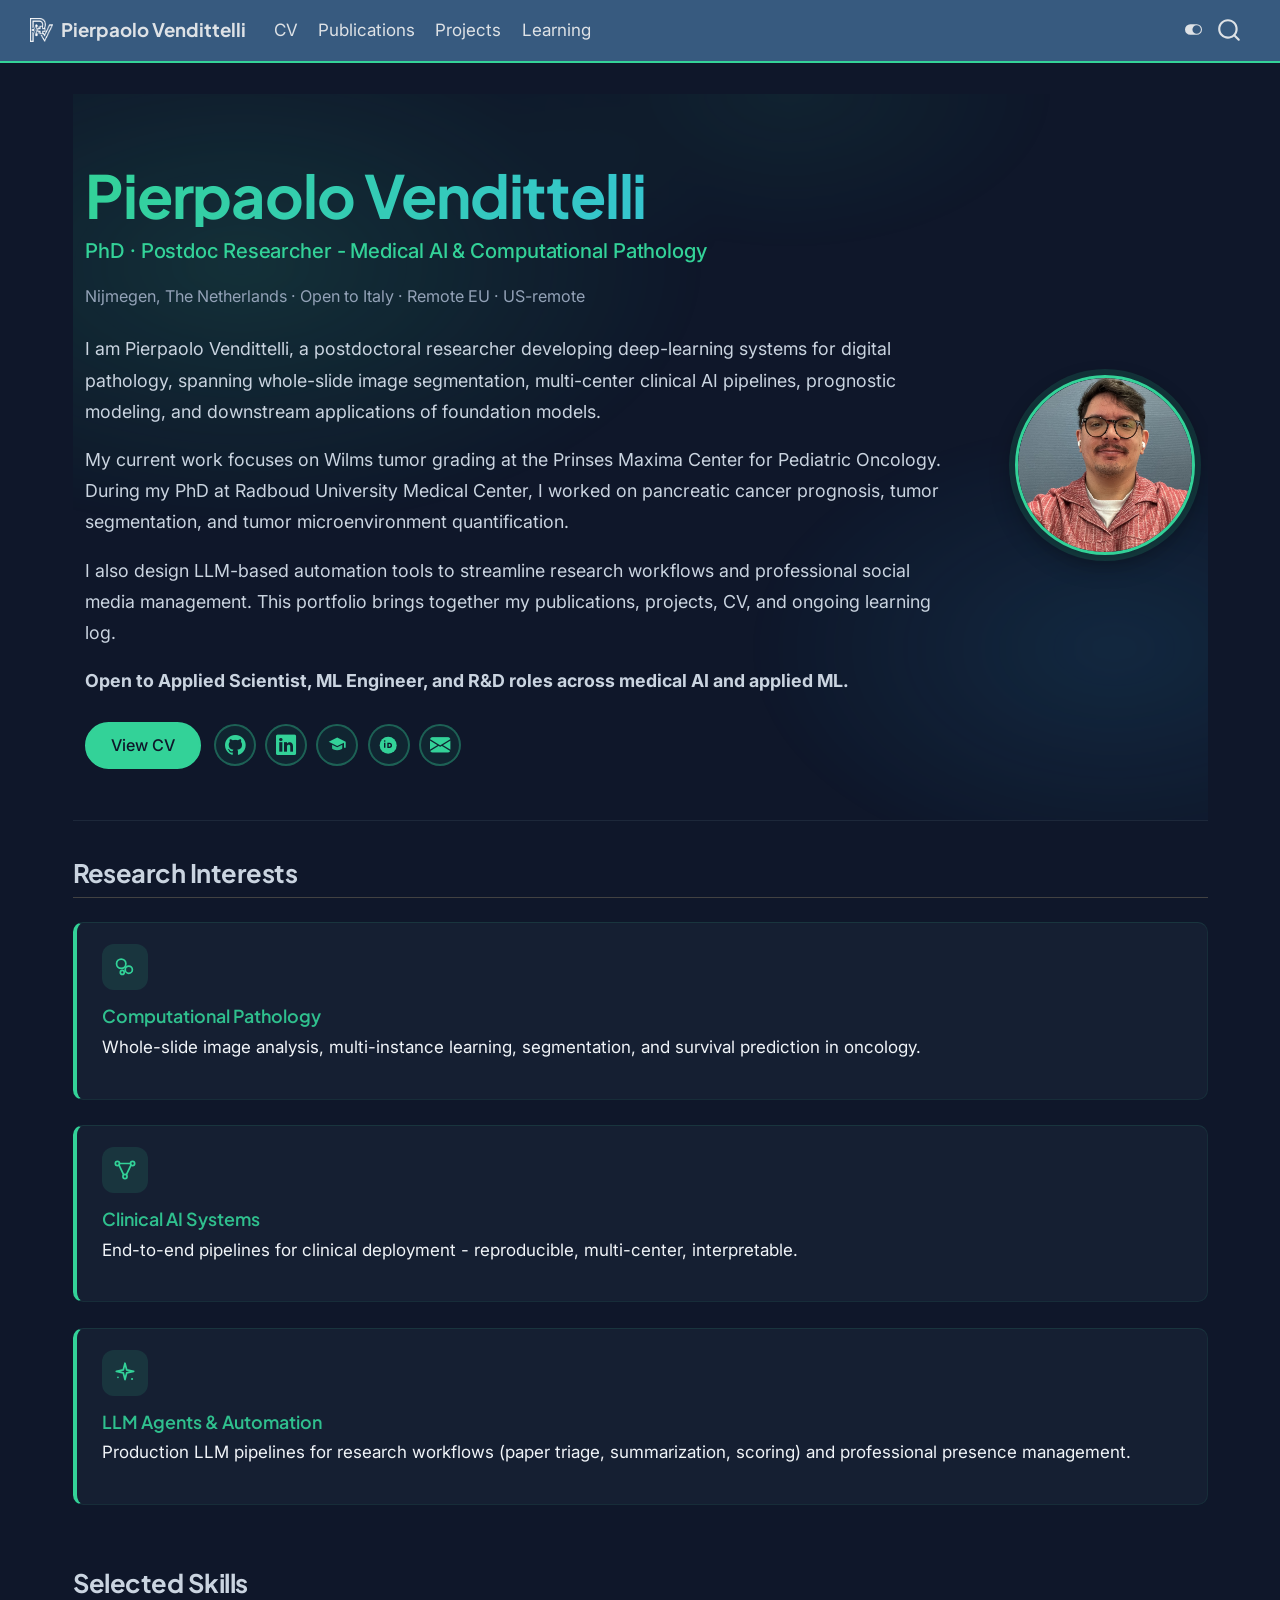
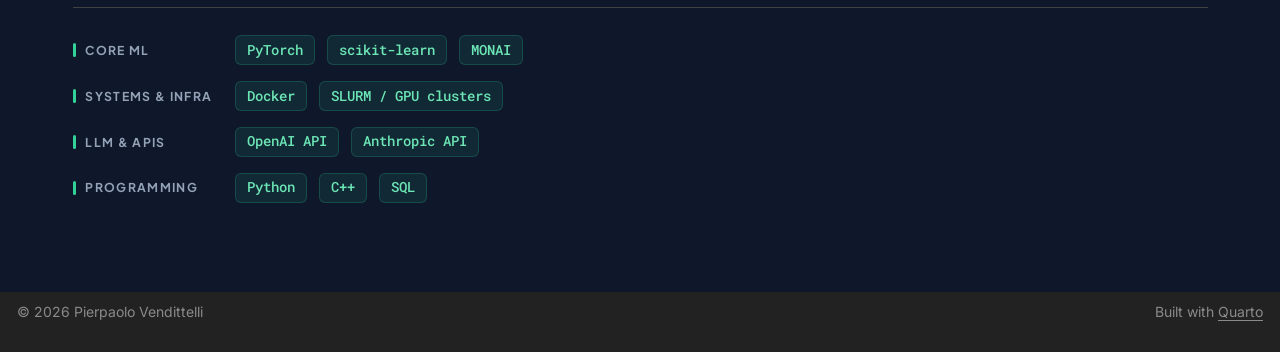
==== commit f0ec0482: "Built site for gh-pages" ====
--- a/index.html
+++ b/index.html
@@ -46,9 +46,9 @@
 <link href="site_libs/quarto-html/quarto-syntax-highlighting-7f8f88aac4f3542376d5c11b86a4c14d.css" rel="stylesheet" class="quarto-color-scheme-extra" id="quarto-text-highlighting-styles">
 <script src="site_libs/bootstrap/bootstrap.min.js"></script>
 <link href="site_libs/bootstrap/bootstrap-icons.css" rel="stylesheet">
-<link href="site_libs/bootstrap/bootstrap-4897d45d2f75ed4f519693be625836c5.min.css" rel="stylesheet" append-hash="true" class="quarto-color-scheme" id="quarto-bootstrap" data-mode="light">
-<link href="site_libs/bootstrap/bootstrap-dark-e6ec55d50a8571276e9da61ff62941ed.min.css" rel="stylesheet" append-hash="true" class="quarto-color-scheme quarto-color-alternate" id="quarto-bootstrap" data-mode="dark">
-<link href="site_libs/bootstrap/bootstrap-4897d45d2f75ed4f519693be625836c5.min.css" rel="stylesheet" append-hash="true" class="quarto-color-scheme-extra" id="quarto-bootstrap" data-mode="light">
+<link href="site_libs/bootstrap/bootstrap-bba5ebae505b5c03f3f0d8040a416a6b.min.css" rel="stylesheet" append-hash="true" class="quarto-color-scheme" id="quarto-bootstrap" data-mode="light">
+<link href="site_libs/bootstrap/bootstrap-dark-ef329cdfec84d61f1b09d4029da25417.min.css" rel="stylesheet" append-hash="true" class="quarto-color-scheme quarto-color-alternate" id="quarto-bootstrap" data-mode="dark">
+<link href="site_libs/bootstrap/bootstrap-bba5ebae505b5c03f3f0d8040a416a6b.min.css" rel="stylesheet" append-hash="true" class="quarto-color-scheme-extra" id="quarto-bootstrap" data-mode="light">
 <script id="quarto-search-options" type="application/json">{
   "location": "navbar",
   "copy-button": false,
